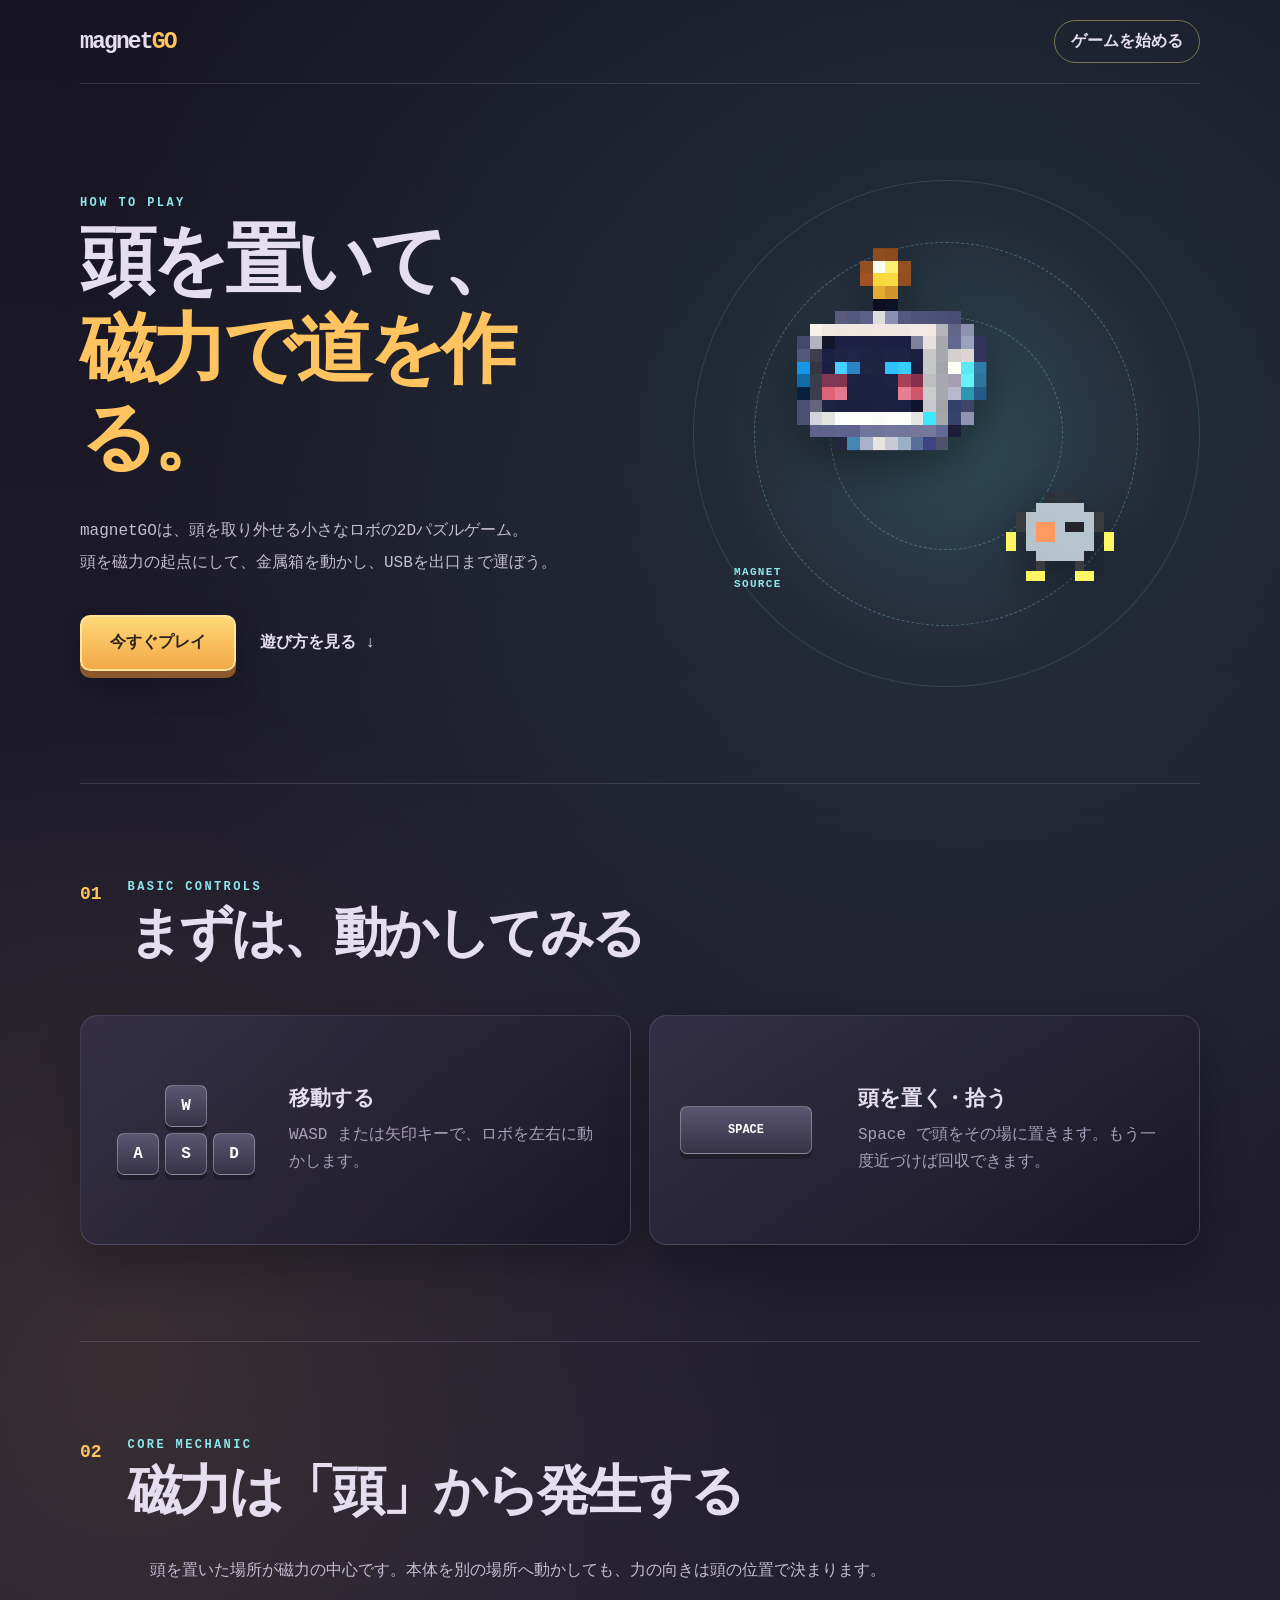
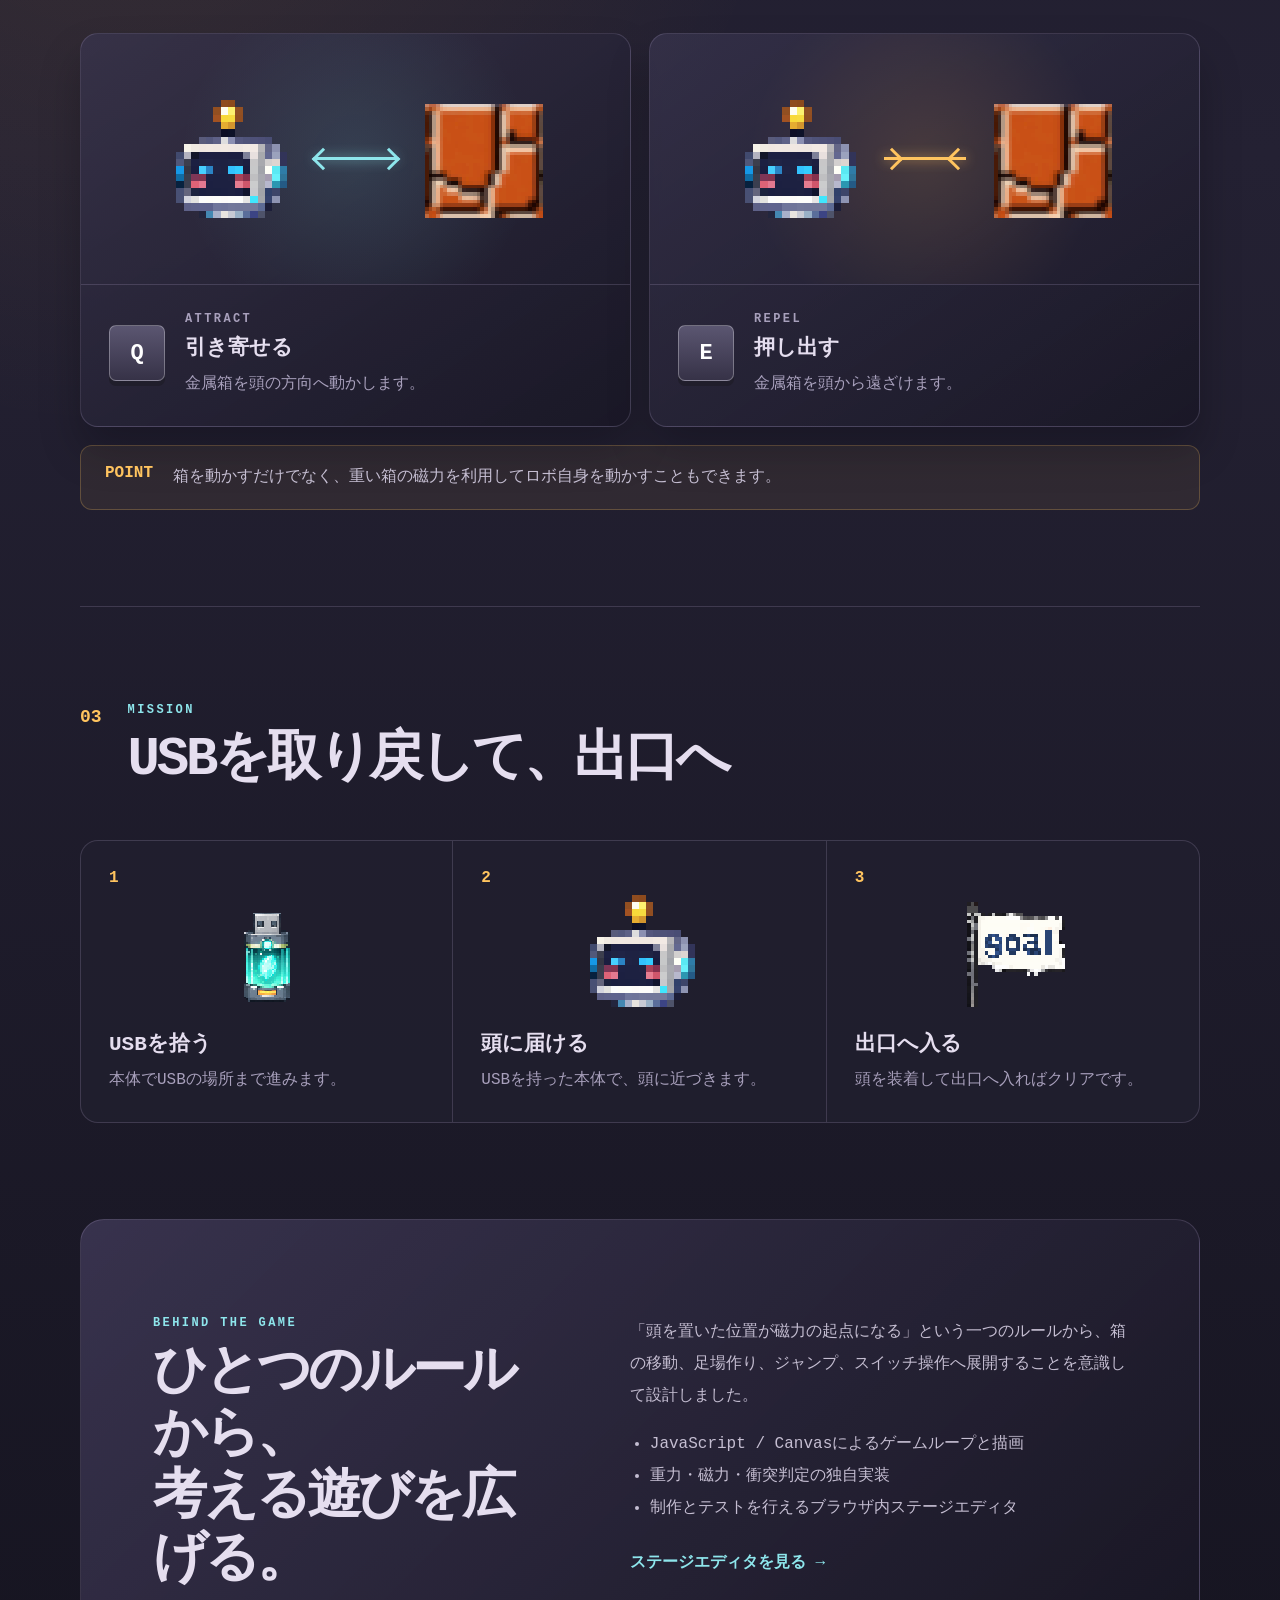
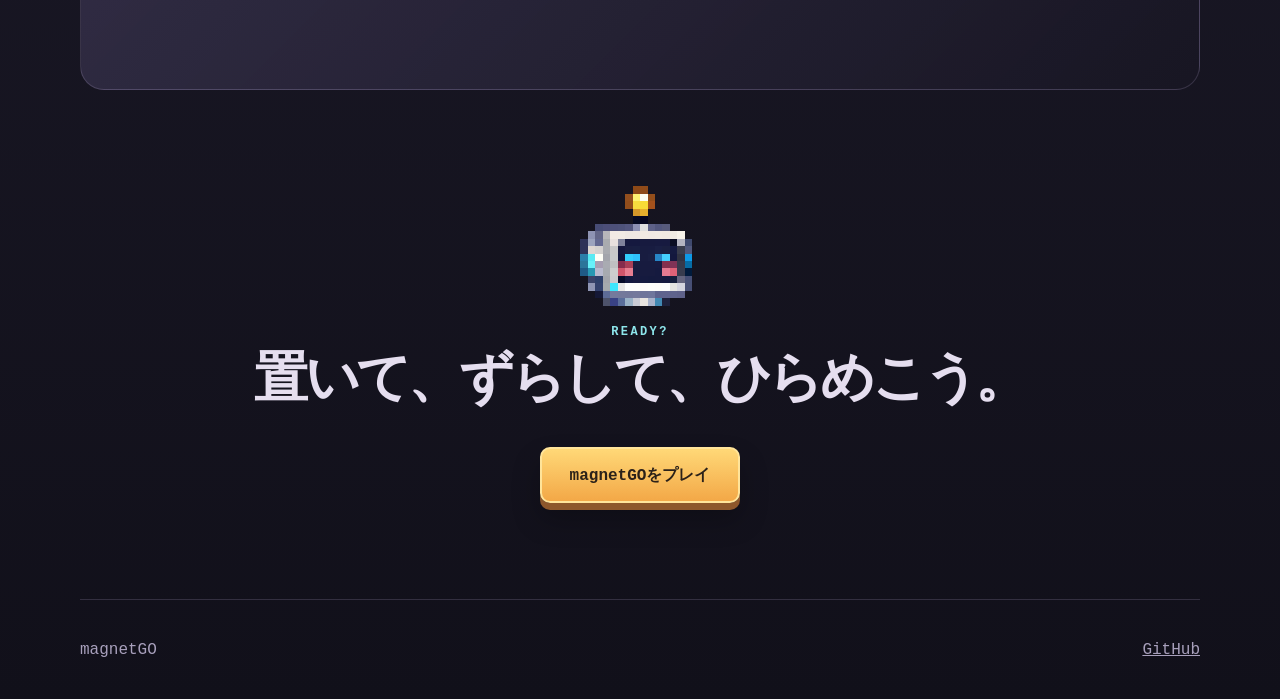
==== tutorial.html @ b3620fa2 "Add magnetGO gameplay guide" ====
<!doctype html>
<html lang="ja">
  <head>
    <meta charset="UTF-8" />
    <meta name="viewport" content="width=device-width, initial-scale=1.0" />
    <meta
      name="description"
      content="頭を置き、磁力で道を作る2Dパズルゲーム magnetGO の遊び方。"
    />
    <title>遊び方 | magnetGO</title>
    <link rel="stylesheet" href="./styles.css" />
  </head>
  <body class="tutorial-page">
    <header class="tutorial-header">
      <a class="tutorial-logo" href="./index.html?mode=play" aria-label="magnetGOをプレイ">
        magnet<span>GO</span>
      </a>
      <a class="tutorial-header-play" href="./index.html?mode=play">ゲームを始める</a>
    </header>

    <main class="tutorial-main">
      <section class="tutorial-hero" aria-labelledby="tutorial-heading">
        <div class="tutorial-hero-copy">
          <p class="tutorial-kicker">How to play</p>
          <h1 id="tutorial-heading">頭を置いて、<br /><em>磁力で道を作る。</em></h1>
          <p class="tutorial-lead">
            magnetGOは、頭を取り外せる小さなロボの2Dパズルゲーム。<br />
            頭を磁力の起点にして、金属箱を動かし、USBを出口まで運ぼう。
          </p>
          <div class="tutorial-hero-actions">
            <a class="tutorial-primary-button" href="./index.html?mode=play">今すぐプレイ</a>
            <a class="tutorial-text-link" href="#basics">遊び方を見る <span aria-hidden="true">↓</span></a>
          </div>
        </div>

        <div class="tutorial-hero-visual" aria-label="ロボの頭と本体を離して使うゲームです">
          <div class="tutorial-orbit tutorial-orbit-one"></div>
          <div class="tutorial-orbit tutorial-orbit-two"></div>
          <img class="tutorial-hero-head" src="./assets/robot-head2.PNG" alt="取り外したロボの頭" />
          <img class="tutorial-hero-body" src="./assets/robot-body3.PNG" alt="頭を外したロボの本体" />
          <span class="tutorial-magnet-label">MAGNET<br />SOURCE</span>
        </div>
      </section>

      <section id="basics" class="tutorial-section" aria-labelledby="basics-heading">
        <div class="tutorial-section-heading">
          <p class="tutorial-step-number">01</p>
          <div>
            <p class="tutorial-kicker">Basic controls</p>
            <h2 id="basics-heading">まずは、動かしてみる</h2>
          </div>
        </div>

        <div class="tutorial-control-grid">
          <article class="tutorial-control-card">
            <div class="tutorial-key-cluster" aria-hidden="true">
              <span></span><kbd>W</kbd><span></span>
              <kbd>A</kbd><kbd>S</kbd><kbd>D</kbd>
            </div>
            <div>
              <h3>移動する</h3>
              <p><kbd>WASD</kbd> または矢印キーで、ロボを左右に動かします。</p>
            </div>
          </article>

          <article class="tutorial-control-card">
            <div class="tutorial-space-key" aria-hidden="true"><kbd>SPACE</kbd></div>
            <div>
              <h3>頭を置く・拾う</h3>
              <p><kbd>Space</kbd> で頭をその場に置きます。もう一度近づけば回収できます。</p>
            </div>
          </article>
        </div>
      </section>

      <section class="tutorial-section tutorial-magnet-section" aria-labelledby="magnet-heading">
        <div class="tutorial-section-heading">
          <p class="tutorial-step-number">02</p>
          <div>
            <p class="tutorial-kicker">Core mechanic</p>
            <h2 id="magnet-heading">磁力は「頭」から発生する</h2>
          </div>
        </div>

        <p class="tutorial-section-intro">
          頭を置いた場所が磁力の中心です。本体を別の場所へ動かしても、力の向きは頭の位置で決まります。
        </p>

        <div class="tutorial-magnet-grid">
          <article class="tutorial-magnet-card tutorial-attract-card">
            <div class="tutorial-magnet-demo">
              <img src="./assets/robot-head2.PNG" alt="ロボの頭" />
              <span class="tutorial-force-arrow tutorial-force-left" aria-hidden="true"></span>
              <img src="./assets/block2.PNG" alt="金属箱" />
            </div>
            <div class="tutorial-magnet-copy">
              <kbd>Q</kbd>
              <div>
                <p class="tutorial-kicker">Attract</p>
                <h3>引き寄せる</h3>
                <p>金属箱を頭の方向へ動かします。</p>
              </div>
            </div>
          </article>

          <article class="tutorial-magnet-card tutorial-repel-card">
            <div class="tutorial-magnet-demo">
              <img src="./assets/robot-head2.PNG" alt="ロボの頭" />
              <span class="tutorial-force-arrow tutorial-force-right" aria-hidden="true"></span>
              <img src="./assets/block2.PNG" alt="金属箱" />
            </div>
            <div class="tutorial-magnet-copy">
              <kbd>E</kbd>
              <div>
                <p class="tutorial-kicker">Repel</p>
                <h3>押し出す</h3>
                <p>金属箱を頭から遠ざけます。</p>
              </div>
            </div>
          </article>
        </div>

        <aside class="tutorial-tip">
          <strong>POINT</strong>
          <p>箱を動かすだけでなく、重い箱の磁力を利用してロボ自身を動かすこともできます。</p>
        </aside>
      </section>

      <section class="tutorial-section" aria-labelledby="goal-heading">
        <div class="tutorial-section-heading">
          <p class="tutorial-step-number">03</p>
          <div>
            <p class="tutorial-kicker">Mission</p>
            <h2 id="goal-heading">USBを取り戻して、出口へ</h2>
          </div>
        </div>

        <ol class="tutorial-mission-list">
          <li>
            <span class="tutorial-mission-index">1</span>
            <img src="./assets/usb.PNG" alt="USB" />
            <div><h3>USBを拾う</h3><p>本体でUSBの場所まで進みます。</p></div>
          </li>
          <li>
            <span class="tutorial-mission-index">2</span>
            <img src="./assets/robot-head2.PNG" alt="ロボの頭" />
            <div><h3>頭に届ける</h3><p>USBを持った本体で、頭に近づきます。</p></div>
          </li>
          <li>
            <span class="tutorial-mission-index">3</span>
            <img src="./assets/Goal.PNG" alt="出口" />
            <div><h3>出口へ入る</h3><p>頭を装着して出口へ入ればクリアです。</p></div>
          </li>
        </ol>
      </section>

      <section class="tutorial-portfolio" aria-labelledby="design-heading">
        <div>
          <p class="tutorial-kicker">Behind the game</p>
          <h2 id="design-heading">ひとつのルールから、<br />考える遊びを広げる。</h2>
        </div>
        <div class="tutorial-portfolio-copy">
          <p>
            「頭を置いた位置が磁力の起点になる」という一つのルールから、箱の移動、足場作り、ジャンプ、スイッチ操作へ展開することを意識して設計しました。
          </p>
          <ul>
            <li>JavaScript / Canvasによるゲームループと描画</li>
            <li>重力・磁力・衝突判定の独自実装</li>
            <li>制作とテストを行えるブラウザ内ステージエディタ</li>
          </ul>
          <a class="tutorial-editor-link" href="./index.html?mode=edit">ステージエディタを見る →</a>
        </div>
      </section>

      <section class="tutorial-final-cta" aria-labelledby="play-heading">
        <img src="./assets/robot-head2-right.PNG" alt="" />
        <p class="tutorial-kicker">Ready?</p>
        <h2 id="play-heading">置いて、ずらして、ひらめこう。</h2>
        <a class="tutorial-primary-button" href="./index.html?mode=play">magnetGOをプレイ</a>
      </section>
    </main>

    <footer class="tutorial-footer">
      <p>magnetGO</p>
      <a href="https://github.com/zumi1729/magnetGo">GitHub</a>
    </footer>
  </body>
</html>
---- styles.css ----
:root {
  --bg-top: #1d1b2b;
  --bg-mid: #282538;
  --bg-bottom: #141320;
  --panel: rgba(34, 32, 48, 0.94);
  --panel-strong: rgba(43, 40, 60, 0.98);
  --panel-soft: rgba(57, 53, 79, 0.76);
  --ink: #e5deef;
  --muted: #a8a0bc;
  --line: rgba(203, 189, 234, 0.18);
  --accent: #9a8bd4;
  --accent-strong: #c7b7ff;
  --accent-soft: #77679f;
  --warning: #c38ea0;
  --gold: #d2c39a;
  --shadow: rgba(4, 4, 10, 0.44);
}

* {
  box-sizing: border-box;
}

body {
  margin: 0;
  min-height: 100vh;
  font-family: "Iosevka", "IBM Plex Mono", "MS Gothic", monospace;
  color: var(--ink);
  background:
    radial-gradient(circle at 18% 20%, rgba(105, 93, 150, 0.24) 0 12%, transparent 13%),
    radial-gradient(circle at 83% 16%, rgba(154, 139, 212, 0.14) 0 10%, transparent 11%),
    radial-gradient(circle at 50% 88%, rgba(96, 84, 132, 0.16) 0 18%, transparent 19%),
    linear-gradient(180deg, var(--bg-top) 0%, var(--bg-mid) 48%, var(--bg-bottom) 100%);
  position: relative;
}

body::before {
  content: "";
  position: fixed;
  inset: 0;
  pointer-events: none;
  opacity: 0.32;
  background:
    repeating-linear-gradient(
      0deg,
      rgba(255, 255, 255, 0.03) 0 2px,
      transparent 2px 7px
    ),
    repeating-linear-gradient(
      90deg,
      rgba(255, 255, 255, 0.015) 0 2px,
      transparent 2px 9px
    );
}

.layout {
  width: min(1500px, calc(100vw - 24px));
  margin: 18px auto;
  display: grid;
  grid-template-columns: minmax(0, 1fr);
  gap: 14px;
}

.top-nav {
  width: min(1500px, calc(100vw - 24px));
  margin: 18px auto 0;
  display: flex;
  justify-content: center;
  position: relative;
  z-index: 1;
}

.top-nav-button {
  appearance: none;
  border: 2px solid rgba(255, 246, 204, 0.72);
  border-radius: 999px;
  background:
    radial-gradient(circle at 24% 20%, rgba(255, 255, 255, 0.72) 0 8%, transparent 9%),
    linear-gradient(180deg, #ffe58a 0%, #ffb84a 58%, #f08b42 100%);
  color: #33221a;
  padding: 16px 34px;
  font: 700 18px/1 "Iosevka", "IBM Plex Mono", "MS Gothic", monospace;
  text-decoration: none;
  text-transform: uppercase;
  letter-spacing: 0.12em;
  text-shadow: 0 1px 0 rgba(255, 255, 255, 0.42);
  box-shadow:
    inset 0 2px 0 rgba(255, 255, 255, 0.42),
    inset 0 -5px 0 rgba(142, 76, 29, 0.26),
    0 10px 0 rgba(89, 54, 28, 0.5),
    0 18px 28px rgba(7, 7, 12, 0.26);
  transition:
    transform 120ms ease,
    background 120ms ease,
    box-shadow 120ms ease;
}

.top-nav-button:hover {
  transform: translateY(-3px) rotate(-1deg);
  background:
    radial-gradient(circle at 24% 20%, rgba(255, 255, 255, 0.78) 0 8%, transparent 9%),
    linear-gradient(180deg, #fff09e 0%, #ffc95c 58%, #f69a4b 100%);
  box-shadow:
    inset 0 2px 0 rgba(255, 255, 255, 0.46),
    inset 0 -5px 0 rgba(142, 76, 29, 0.22),
    0 13px 0 rgba(89, 54, 28, 0.5),
    0 24px 34px rgba(7, 7, 12, 0.3);
}

.top-nav-button:active {
  transform: translateY(5px);
  box-shadow:
    inset 0 2px 0 rgba(255, 255, 255, 0.34),
    inset 0 -3px 0 rgba(142, 76, 29, 0.22),
    0 4px 0 rgba(89, 54, 28, 0.5),
    0 12px 20px rgba(7, 7, 12, 0.24);
}

.layout.is-edit {
  grid-template-columns: minmax(0, 1.4fr) minmax(320px, 0.86fr);
  align-items: start;
}

.panel {
  background: var(--panel);
  border: 1px solid var(--line);
  border-radius: 12px;
  box-shadow:
    0 26px 50px var(--shadow),
    inset 0 1px 0 rgba(255, 255, 255, 0.05),
    inset 0 0 0 2px rgba(12, 11, 20, 0.34);
}

.panel-game {
  padding: 18px 18px 20px;
  background:
    linear-gradient(180deg, rgba(47, 43, 68, 0.98) 0%, rgba(27, 25, 41, 0.98) 100%);
}

.panel-side {
  padding: 24px 22px;
  display: grid;
  grid-template-columns: repeat(auto-fit, minmax(220px, 1fr));
  gap: 14px;
  align-content: start;
  background:
    linear-gradient(180deg, var(--panel-strong) 0%, rgba(30, 27, 45, 0.98) 100%);
}

.layout.is-edit .panel-side {
  grid-template-columns: 1fr;
}

.player-only {
  display: none;
}

body.view-play .player-only {
  display: block;
}

body.view-play .edit-only {
  display: none !important;
}

body.view-play .layout {
  width: min(1200px, calc(100vw - 24px));
  min-height: calc(100vh - 72px);
  margin: 0 auto;
  display: grid;
  place-items: center;
}

body.view-play .top-nav {
  width: min(1200px, calc(100vw - 24px));
  margin-top: 12px;
}

.tutorial-page {
  min-height: 100vh;
  background:
    radial-gradient(circle at 75% 10%, rgba(116, 216, 224, 0.12), transparent 24%),
    radial-gradient(circle at 10% 35%, rgba(255, 184, 74, 0.1), transparent 24%),
    linear-gradient(180deg, #171522 0%, #242133 45%, #11101a 100%);
}

.tutorial-page::before {
  opacity: 0.2;
}

.tutorial-header,
.tutorial-main,
.tutorial-footer {
  width: min(1120px, calc(100vw - 36px));
  margin-inline: auto;
  position: relative;
  z-index: 1;
}

.tutorial-header {
  min-height: 84px;
  display: flex;
  align-items: center;
  justify-content: space-between;
  border-bottom: 1px solid var(--line);
}

.tutorial-logo {
  color: var(--ink);
  font-size: 23px;
  font-weight: 800;
  letter-spacing: -0.08em;
  text-decoration: none;
}

.tutorial-logo span {
  color: #ffc45f;
}

.tutorial-header-play,
.tutorial-editor-link,
.tutorial-text-link {
  color: var(--ink);
  font-weight: 700;
  text-decoration: none;
}

.tutorial-header-play {
  padding: 10px 16px;
  border: 1px solid rgba(255, 229, 138, 0.42);
  border-radius: 999px;
}

.tutorial-header-play:hover,
.tutorial-text-link:hover,
.tutorial-editor-link:hover {
  color: #ffc45f;
}

.tutorial-main section {
  padding: 96px 0;
  border: 0;
  border-radius: 0;
  background: none;
}

.tutorial-hero {
  min-height: 680px;
  display: grid;
  grid-template-columns: 1.05fr 0.95fr;
  align-items: center;
  gap: 52px;
}

.tutorial-kicker {
  margin: 0 0 12px;
  color: #8ee6ec;
  font-size: 12px;
  font-weight: 800;
  letter-spacing: 0.2em;
  text-transform: uppercase;
}

.tutorial-hero h1,
.tutorial-section h2,
.tutorial-portfolio h2,
.tutorial-final-cta h2 {
  margin: 0;
  line-height: 1.16;
  letter-spacing: -0.06em;
}

.tutorial-hero h1 {
  font-size: clamp(44px, 6vw, 76px);
}

.tutorial-hero h1 em {
  color: #ffc45f;
  font-style: normal;
}

.tutorial-lead,
.tutorial-section-intro,
.tutorial-portfolio-copy > p {
  color: #c5bed2;
  line-height: 2;
}

.tutorial-lead {
  margin: 28px 0 0;
  font-size: 16px;
}

.tutorial-hero-actions {
  margin-top: 36px;
  display: flex;
  align-items: center;
  gap: 24px;
}

.tutorial-primary-button {
  display: inline-flex;
  min-height: 56px;
  align-items: center;
  justify-content: center;
  padding: 0 28px;
  border: 2px solid #ffe49a;
  border-radius: 10px;
  background: linear-gradient(180deg, #ffd877, #f3a847);
  color: #2b2119;
  font-weight: 900;
  text-decoration: none;
  box-shadow: 0 7px 0 #8d572b, 0 16px 28px rgba(0, 0, 0, 0.25);
  transition: transform 120ms ease, box-shadow 120ms ease;
}

.tutorial-primary-button:hover {
  transform: translateY(-2px);
  box-shadow: 0 9px 0 #8d572b, 0 20px 32px rgba(0, 0, 0, 0.28);
}

.tutorial-hero-visual {
  aspect-ratio: 1;
  position: relative;
  display: grid;
  place-items: center;
  border: 1px solid rgba(142, 230, 236, 0.15);
  border-radius: 50%;
  background: radial-gradient(circle, rgba(93, 194, 203, 0.2), transparent 65%);
}

.tutorial-hero-visual img,
.tutorial-magnet-demo img,
.tutorial-mission-list img,
.tutorial-final-cta img {
  image-rendering: pixelated;
}

.tutorial-hero-head {
  width: 40%;
  transform: translate(-30%, -42%);
  filter: drop-shadow(0 18px 24px rgba(0, 0, 0, 0.4));
}

.tutorial-hero-body {
  width: 31%;
  position: absolute;
  right: 13%;
  bottom: 17%;
  filter: drop-shadow(0 14px 20px rgba(0, 0, 0, 0.36));
}

.tutorial-orbit {
  position: absolute;
  border: 1px dashed rgba(142, 230, 236, 0.32);
  border-radius: 50%;
}

.tutorial-orbit-one { inset: 12%; }
.tutorial-orbit-two { inset: 27%; }

.tutorial-magnet-label {
  position: absolute;
  left: 8%;
  bottom: 19%;
  color: #8ee6ec;
  font-size: 11px;
  font-weight: 800;
  letter-spacing: 0.12em;
}

.tutorial-section {
  border-top: 1px solid var(--line) !important;
}

.tutorial-section-heading {
  display: flex;
  align-items: flex-start;
  gap: 26px;
}

.tutorial-step-number {
  margin: 4px 0 0;
  color: #ffc45f;
  font-size: 18px;
  font-weight: 900;
}

.tutorial-section h2,
.tutorial-portfolio h2,
.tutorial-final-cta h2 {
  font-size: clamp(32px, 4.6vw, 54px);
}

.tutorial-control-grid,
.tutorial-magnet-grid {
  margin-top: 46px;
  display: grid;
  grid-template-columns: repeat(2, minmax(0, 1fr));
  gap: 18px;
}

.tutorial-control-card,
.tutorial-magnet-card {
  border: 1px solid var(--line);
  border-radius: 18px;
  background: linear-gradient(145deg, rgba(57, 53, 79, 0.72), rgba(25, 23, 37, 0.88));
  box-shadow: 0 24px 42px rgba(5, 5, 10, 0.24);
}

.tutorial-control-card {
  min-height: 230px;
  padding: 30px;
  display: grid;
  grid-template-columns: 150px 1fr;
  align-items: center;
  gap: 28px;
}

.tutorial-control-card h3,
.tutorial-magnet-card h3,
.tutorial-mission-list h3 {
  margin: 0 0 10px;
  font-size: 21px;
}

.tutorial-control-card p,
.tutorial-magnet-card p,
.tutorial-mission-list p {
  margin: 0;
  color: var(--muted);
  line-height: 1.7;
}

kbd {
  font-family: inherit;
}

.tutorial-key-cluster {
  display: grid;
  grid-template-columns: repeat(3, 42px);
  gap: 6px;
  justify-content: center;
}

.tutorial-key-cluster kbd,
.tutorial-space-key kbd,
.tutorial-magnet-copy > kbd {
  display: grid;
  place-items: center;
  border: 1px solid rgba(255, 255, 255, 0.3);
  border-radius: 7px;
  background: linear-gradient(180deg, #5b5671, #363247);
  color: white;
  font-weight: 900;
  box-shadow: 0 5px 0 #201e2b;
}

.tutorial-key-cluster kbd { height: 42px; }
.tutorial-space-key kbd { width: 132px; height: 48px; font-size: 12px; }

.tutorial-section-intro {
  max-width: 760px;
  margin: 28px 0 0 70px;
}

.tutorial-magnet-card {
  overflow: hidden;
}

.tutorial-magnet-demo {
  min-height: 250px;
  padding: 36px;
  display: flex;
  align-items: center;
  justify-content: center;
  gap: 28px;
  background: radial-gradient(circle, rgba(125, 225, 232, 0.13), transparent 58%);
}

.tutorial-repel-card .tutorial-magnet-demo {
  background: radial-gradient(circle, rgba(255, 177, 83, 0.14), transparent 58%);
}

.tutorial-magnet-demo img {
  width: 118px;
  height: 118px;
  object-fit: contain;
}

.tutorial-force-arrow {
  width: 82px;
  height: 3px;
  position: relative;
  background: #8ee6ec;
  box-shadow: 0 0 12px rgba(142, 230, 236, 0.8);
}

.tutorial-force-arrow::before,
.tutorial-force-arrow::after {
  content: "";
  position: absolute;
  top: -6px;
  width: 13px;
  height: 13px;
  border-top: 3px solid currentColor;
  border-right: 3px solid currentColor;
}

.tutorial-force-left { color: #8ee6ec; }
.tutorial-force-left::before { left: 0; transform: rotate(-135deg); }
.tutorial-force-left::after { right: 0; transform: rotate(45deg); }
.tutorial-force-right { color: #ffc45f; background: #ffc45f; box-shadow: 0 0 12px rgba(255, 196, 95, 0.8); }
.tutorial-force-right::before { left: 0; transform: rotate(45deg); }
.tutorial-force-right::after { right: 0; transform: rotate(-135deg); }

.tutorial-magnet-copy {
  padding: 24px 28px 28px;
  display: grid;
  grid-template-columns: 58px 1fr;
  align-items: center;
  gap: 18px;
  border-top: 1px solid var(--line);
}

.tutorial-magnet-copy > kbd {
  width: 56px;
  height: 56px;
  font-size: 22px;
}

.tutorial-magnet-copy .tutorial-kicker { margin-bottom: 4px; }

.tutorial-tip {
  margin-top: 18px;
  padding: 18px 24px;
  display: flex;
  gap: 20px;
  border: 1px solid rgba(255, 196, 95, 0.24);
  border-radius: 12px;
  background: rgba(255, 196, 95, 0.07);
}

.tutorial-tip strong { color: #ffc45f; }
.tutorial-tip p { margin: 0; color: #c5bed2; line-height: 1.7; }

.tutorial-mission-list {
  margin: 48px 0 0;
  padding: 0;
  display: grid;
  grid-template-columns: repeat(3, 1fr);
  list-style: none;
}

.tutorial-mission-list li {
  min-width: 0;
  padding: 28px;
  position: relative;
  border: 1px solid var(--line);
  background: rgba(34, 32, 48, 0.72);
}

.tutorial-mission-list li:first-child { border-radius: 18px 0 0 18px; }
.tutorial-mission-list li:last-child { border-radius: 0 18px 18px 0; }
.tutorial-mission-list li + li { border-left: 0; }

.tutorial-mission-list img {
  width: 112px;
  height: 112px;
  display: block;
  margin: 8px auto 22px;
  object-fit: contain;
}

.tutorial-mission-index {
  color: #ffc45f;
  font-weight: 900;
}

.tutorial-portfolio {
  padding-inline: clamp(28px, 6vw, 72px) !important;
  display: grid;
  grid-template-columns: 0.9fr 1.1fr;
  gap: 70px;
  border: 1px solid var(--line) !important;
  border-radius: 24px !important;
  background:
    linear-gradient(135deg, rgba(70, 63, 96, 0.68), rgba(24, 22, 35, 0.9)) !important;
}

.tutorial-portfolio-copy > p { margin-top: 0; }
.tutorial-portfolio-copy ul { padding-left: 20px; color: #c5bed2; line-height: 2; }
.tutorial-editor-link { display: inline-block; margin-top: 12px; color: #8ee6ec; }

.tutorial-final-cta {
  text-align: center;
}

.tutorial-final-cta img {
  width: 120px;
  margin-bottom: 14px;
}

.tutorial-final-cta h2 { margin-bottom: 34px; }

.tutorial-footer {
  min-height: 100px;
  display: flex;
  align-items: center;
  justify-content: space-between;
  border-top: 1px solid var(--line);
  color: var(--muted);
}

.tutorial-footer a { color: var(--muted); }

@media (max-width: 800px) {
  .tutorial-main section { padding: 72px 0; }
  .tutorial-hero { min-height: auto; grid-template-columns: 1fr; gap: 22px; }
  .tutorial-hero-visual { width: min(480px, 100%); margin: 0 auto; }
  .tutorial-control-grid,
  .tutorial-magnet-grid,
  .tutorial-portfolio { grid-template-columns: 1fr; }
  .tutorial-control-card { grid-template-columns: 130px 1fr; }
  .tutorial-portfolio { gap: 34px; }
  .tutorial-mission-list { grid-template-columns: 1fr; }
  .tutorial-mission-list li:first-child { border-radius: 18px 18px 0 0; }
  .tutorial-mission-list li:last-child { border-radius: 0 0 18px 18px; }
  .tutorial-mission-list li + li { border-top: 0; border-left: 1px solid var(--line); }
}

@media (max-width: 520px) {
  .tutorial-header,
  .tutorial-main,
  .tutorial-footer { width: min(100% - 24px, 1120px); }
  .tutorial-header-play { font-size: 12px; }
  .tutorial-hero h1 { font-size: 39px; }
  .tutorial-lead br { display: none; }
  .tutorial-hero-actions { align-items: stretch; flex-direction: column; }
  .tutorial-text-link { text-align: center; }
  .tutorial-control-card { padding: 26px 20px; grid-template-columns: 1fr; text-align: center; }
  .tutorial-space-key { display: grid; place-items: center; }
  .tutorial-section-intro { margin-left: 0; }
  .tutorial-magnet-demo { min-height: 210px; padding: 22px 14px; gap: 16px; }
  .tutorial-magnet-demo img { width: 86px; height: 86px; }
  .tutorial-force-arrow { width: 48px; }
  .tutorial-tip { align-items: flex-start; flex-direction: column; gap: 8px; }
  .tutorial-portfolio { padding: 48px 24px !important; }
}

body.view-play .panel-side {
  display: none;
}

body.view-play .layout.is-edit {
  grid-template-columns: 1fr;
}

body.view-play .player-layout,
body.view-play .layout {
  grid-template-columns: 1fr;
}

body.view-play .panel-game {
  width: min(100%, 1080px);
  padding: 18px;
}

body.view-play .player-stage-meta {
  margin-bottom: 10px;
}

body.view-play .player-stage-meta .eyebrow {
  margin-bottom: 4px;
}

body.view-play .player-stage-meta h2 {
  margin: 0;
}

body.view-play .panel-head {
  margin-bottom: 10px;
}

body.view-play .player-panel-head,
body.view-play .panel-head {
  justify-content: flex-end;
}

body.view-play .game-shell {
  grid-template-columns: 1fr;
  justify-items: center;
}

body.view-play .game-canvas-wrap {
  width: 100%;
  display: grid;
  place-items: center;
}

body.view-play #gameCanvas {
  width: min(100%, 960px);
}

body.view-play .player-info {
  display: grid;
  grid-template-columns: repeat(2, minmax(0, 1fr));
  gap: 18px;
  width: min(100%, 960px);
  margin: 18px auto 0;
}

body.view-play .player-info-block {
  padding-top: 14px;
  border-top: 1px solid var(--line);
}

body.view-play .player-info-block h2 {
  margin: 0;
}

body.view-play .player-controls {
  list-style: none;
  padding: 0;
  margin: 0;
  display: grid;
  gap: 8px;
}

body.view-play .player-controls li {
  display: flex;
  justify-content: space-between;
  gap: 12px;
  font-size: 14px;
}

@media (max-width: 720px) {
  body.view-play .player-info {
    grid-template-columns: 1fr;
  }
}

.panel-head {
  display: flex;
  justify-content: space-between;
  align-items: start;
  margin-bottom: 16px;
}

.head-actions {
  display: flex;
  gap: 10px;
}

.eyebrow {
  margin: 0 0 6px;
  font-size: 11px;
  letter-spacing: 0.28em;
  text-transform: uppercase;
  color: var(--muted);
}

h1,
h2,
p {
  margin: 0;
}

h1 {
  font-size: clamp(28px, 4vw, 40px);
  letter-spacing: 0.02em;
  line-height: 1;
  text-transform: uppercase;
}

h2 {
  font-size: 22px;
  margin-bottom: 8px;
  line-height: 1.2;
}

#gameCanvas {
  display: block;
  width: min(100%, calc(100vw - 40px));
  height: auto;
  border-radius: 8px;
  border: 1px solid rgba(226, 219, 248, 0.14);
  background: linear-gradient(180deg, rgba(31, 29, 45, 0.94), rgba(19, 18, 29, 0.98));
  box-shadow:
    inset 0 1px 0 rgba(255, 255, 255, 0.08),
    inset 0 0 0 3px rgba(10, 10, 17, 0.45),
    0 22px 34px rgba(4, 4, 10, 0.34);
  image-rendering: pixelated;
  image-rendering: crisp-edges;
}

.game-shell {
  display: grid;
  grid-template-columns: minmax(0, 1fr) auto;
  gap: 14px;
  align-items: start;
}

.game-canvas-wrap {
  position: relative;
  width: fit-content;
  max-width: 100%;
}

.clear-overlay {
  position: absolute;
  inset: 0;
  display: none;
  align-items: center;
  justify-content: center;
  padding: 24px;
  background: rgba(10, 10, 18, 0.28);
}

.clear-overlay.is-visible {
  display: flex;
}

.clear-card {
  min-width: min(320px, 100%);
  padding: 22px 20px;
  border: 1px solid rgba(226, 214, 255, 0.16);
  border-radius: 10px;
  background: linear-gradient(180deg, rgba(57, 50, 86, 0.96), rgba(32, 28, 51, 0.98));
  box-shadow:
    0 18px 36px rgba(4, 4, 10, 0.4),
    inset 0 1px 0 rgba(255, 255, 255, 0.08);
  text-align: center;
}

.clear-card h2 {
  margin-bottom: 14px;
  font-size: clamp(28px, 4vw, 40px);
}

.play-side-actions {
  display: none;
  align-self: start;
  gap: 10px;
}

.play-side-actions.is-visible {
  display: grid;
}

.reset-button,
.stage-button,
.next-stage-button,
.mode-button,
.palette-button {
  appearance: none;
  border: 1px solid rgba(214, 202, 244, 0.14);
  border-radius: 8px;
  background: linear-gradient(180deg, rgba(72, 65, 100, 0.98), rgba(45, 40, 65, 0.98));
  color: var(--ink);
  padding: 10px 15px;
  font: inherit;
  cursor: pointer;
  transition:
    transform 120ms ease,
    background 120ms ease,
    box-shadow 120ms ease;
  box-shadow:
    inset 0 1px 0 rgba(255, 255, 255, 0.08),
    inset 0 -2px 0 rgba(8, 8, 14, 0.42),
    0 8px 14px rgba(7, 7, 12, 0.18);
}

.reset-button:hover,
.stage-button:hover,
.next-stage-button:hover,
.mode-button:hover,
.palette-button:hover {
  transform: translateY(-1px);
  background: linear-gradient(180deg, rgba(83, 75, 116, 1), rgba(50, 45, 72, 1));
}

.reset-button {
  background: linear-gradient(180deg, #8a7aca 0%, #65559d 100%);
  color: #f6f1ff;
}

.reset-button-secondary {
  background: linear-gradient(180deg, rgba(77, 70, 105, 0.98), rgba(49, 44, 70, 0.98));
  color: var(--ink);
}

.player-link {
  text-decoration: none;
  display: inline-flex;
  align-items: center;
  justify-content: center;
}

.controls {
  padding: 0;
  margin: 0;
  list-style: none;
  display: grid;
  gap: 10px;
}

.controls li {
  display: flex;
  justify-content: space-between;
  gap: 12px;
  font-size: 14px;
  padding: 6px 0;
  border-bottom: 1px dashed rgba(214, 202, 244, 0.12);
}

.controls span {
  color: var(--muted);
}

.stage-buttons,
.mode-buttons,
.palette-buttons {
  display: flex;
  flex-wrap: wrap;
  gap: 10px;
}

.size-controls {
  display: grid;
  grid-template-columns: repeat(2, minmax(0, 1fr));
  gap: 10px;
  margin-bottom: 10px;
}

.size-field {
  display: grid;
  gap: 6px;
  font-size: 12px;
  color: var(--muted);
  text-transform: uppercase;
  letter-spacing: 0.08em;
}

.size-field input {
  width: 100%;
  appearance: textfield;
  border: 1px solid rgba(214, 202, 244, 0.14);
  border-radius: 8px;
  background: rgba(24, 22, 37, 0.98);
  color: var(--ink);
  padding: 10px 12px;
  font: inherit;
}

.stage-button.is-active,
.mode-button.is-active,
.palette-button.is-active {
  background: linear-gradient(180deg, #c6b7ff 0%, #9b8ad8 100%);
  color: #1b1730;
  border-color: rgba(237, 232, 255, 0.42);
}

.palette-button {
  min-width: 84px;
}

.next-stage-button[disabled] {
  opacity: 0.42;
  cursor: default;
  transform: none;
}

.status-card,
.goal-text,
.hint-text {
  font-size: 15px;
  line-height: 1.55;
}

.goal-text,
.hint-text {
  color: var(--ink);
}

.status-card {
  padding: 14px 16px;
  border-radius: 8px;
  background:
    linear-gradient(180deg, rgba(54, 49, 77, 0.95) 0%, rgba(39, 36, 57, 0.96) 100%);
  border: 1px solid rgba(214, 202, 244, 0.14);
}

.export-output {
  width: 100%;
  min-height: 188px;
  margin-top: 10px;
  border: 1px solid rgba(214, 202, 244, 0.14);
  border-radius: 8px;
  padding: 14px;
  background: rgba(24, 22, 37, 0.98);
  color: #d7d0e8;
  font: 13px/1.6 "Iosevka", "SFMono-Regular", Consolas, monospace;
  resize: vertical;
}

section {
  padding: 14px;
  border: 1px solid rgba(214, 202, 244, 0.08);
  border-radius: 8px;
  background:
    linear-gradient(180deg, rgba(58, 53, 81, 0.18) 0%, rgba(27, 25, 41, 0.08) 100%);
}

.panel-side section:last-child {
  grid-column: 1 / -1;
}

.goal-text,
.hint-text,
.status-card p {
  color: #e6dff2;
}

.status-card p + p {
  margin-top: 6px;
}

@media (max-width: 920px) {
  .layout.is-edit {
    grid-template-columns: 1fr;
  }

  .panel-head {
    flex-direction: column;
    gap: 14px;
  }

  .head-actions {
    flex-wrap: wrap;
  }

  .panel-side {
    grid-template-columns: 1fr;
  }

  .game-shell {
    grid-template-columns: 1fr;
  }

  .play-side-actions.is-visible {
    grid-template-columns: 1fr;
  }
}
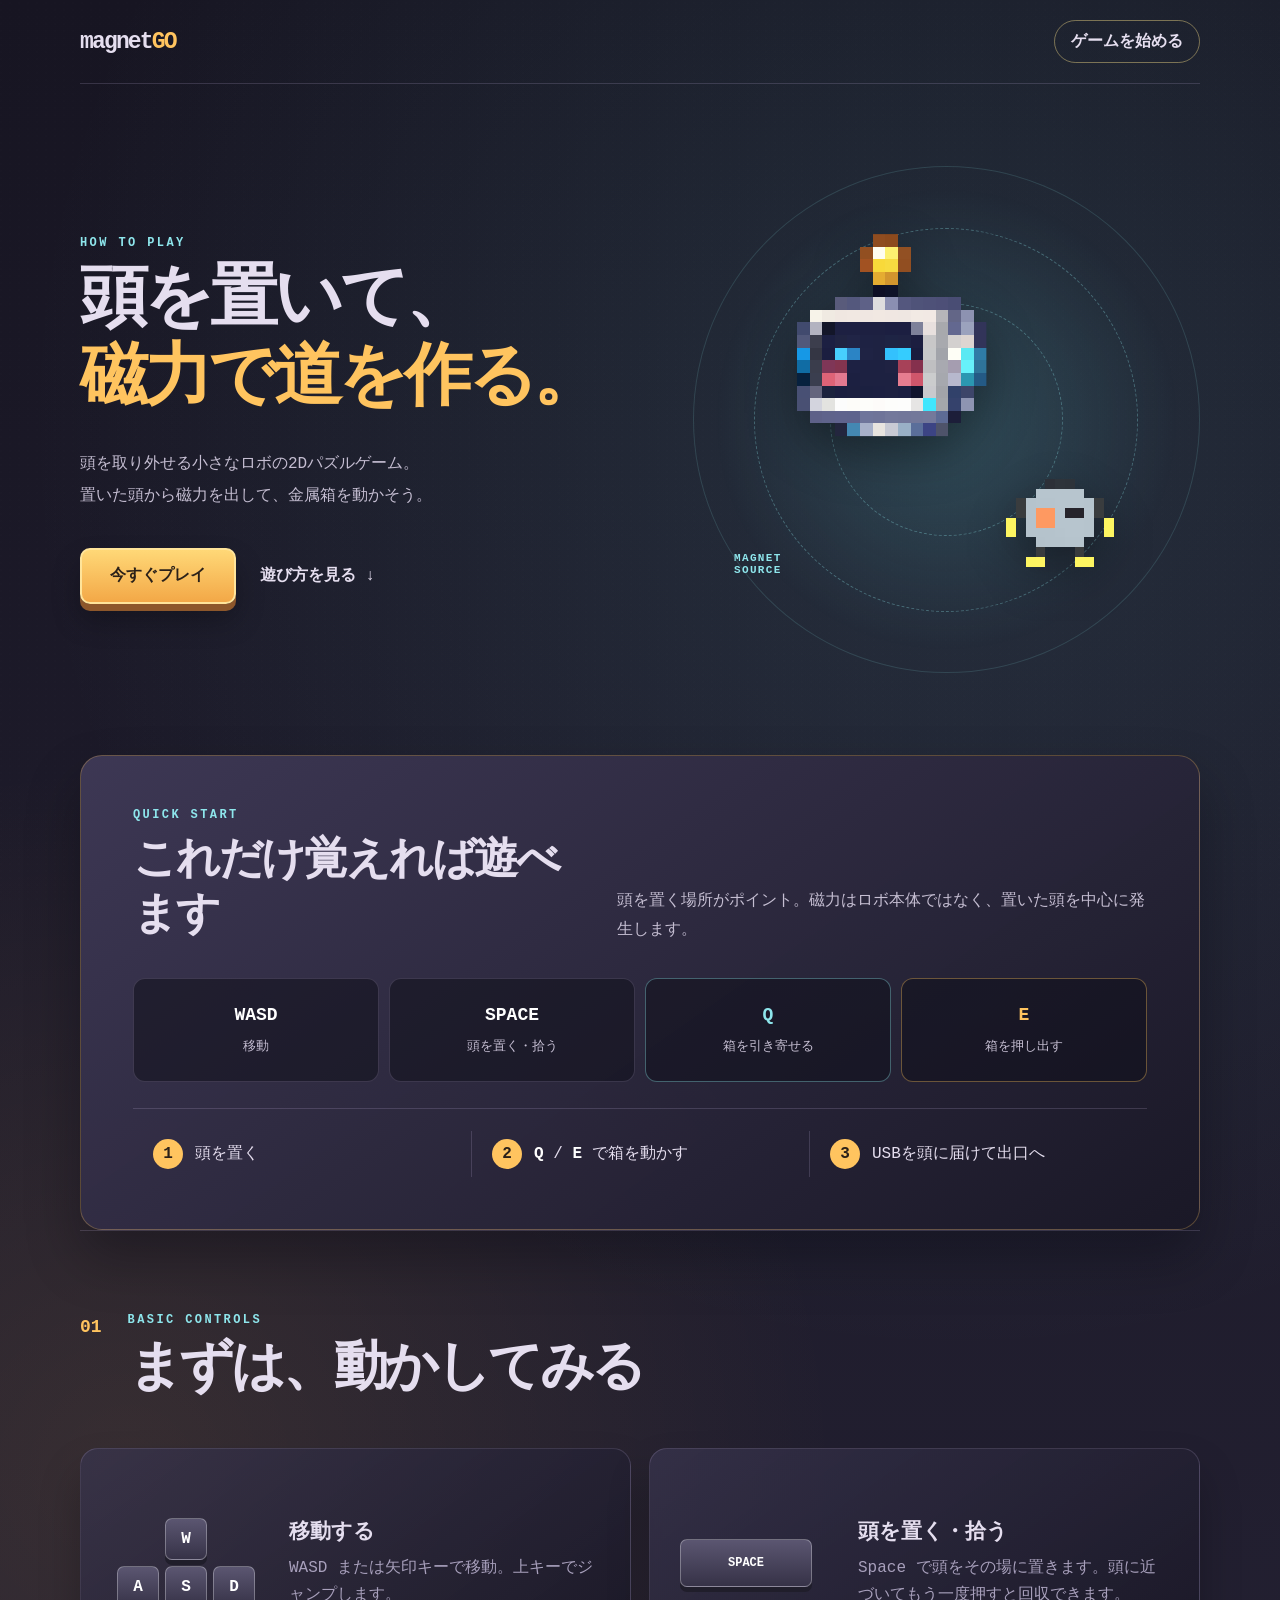
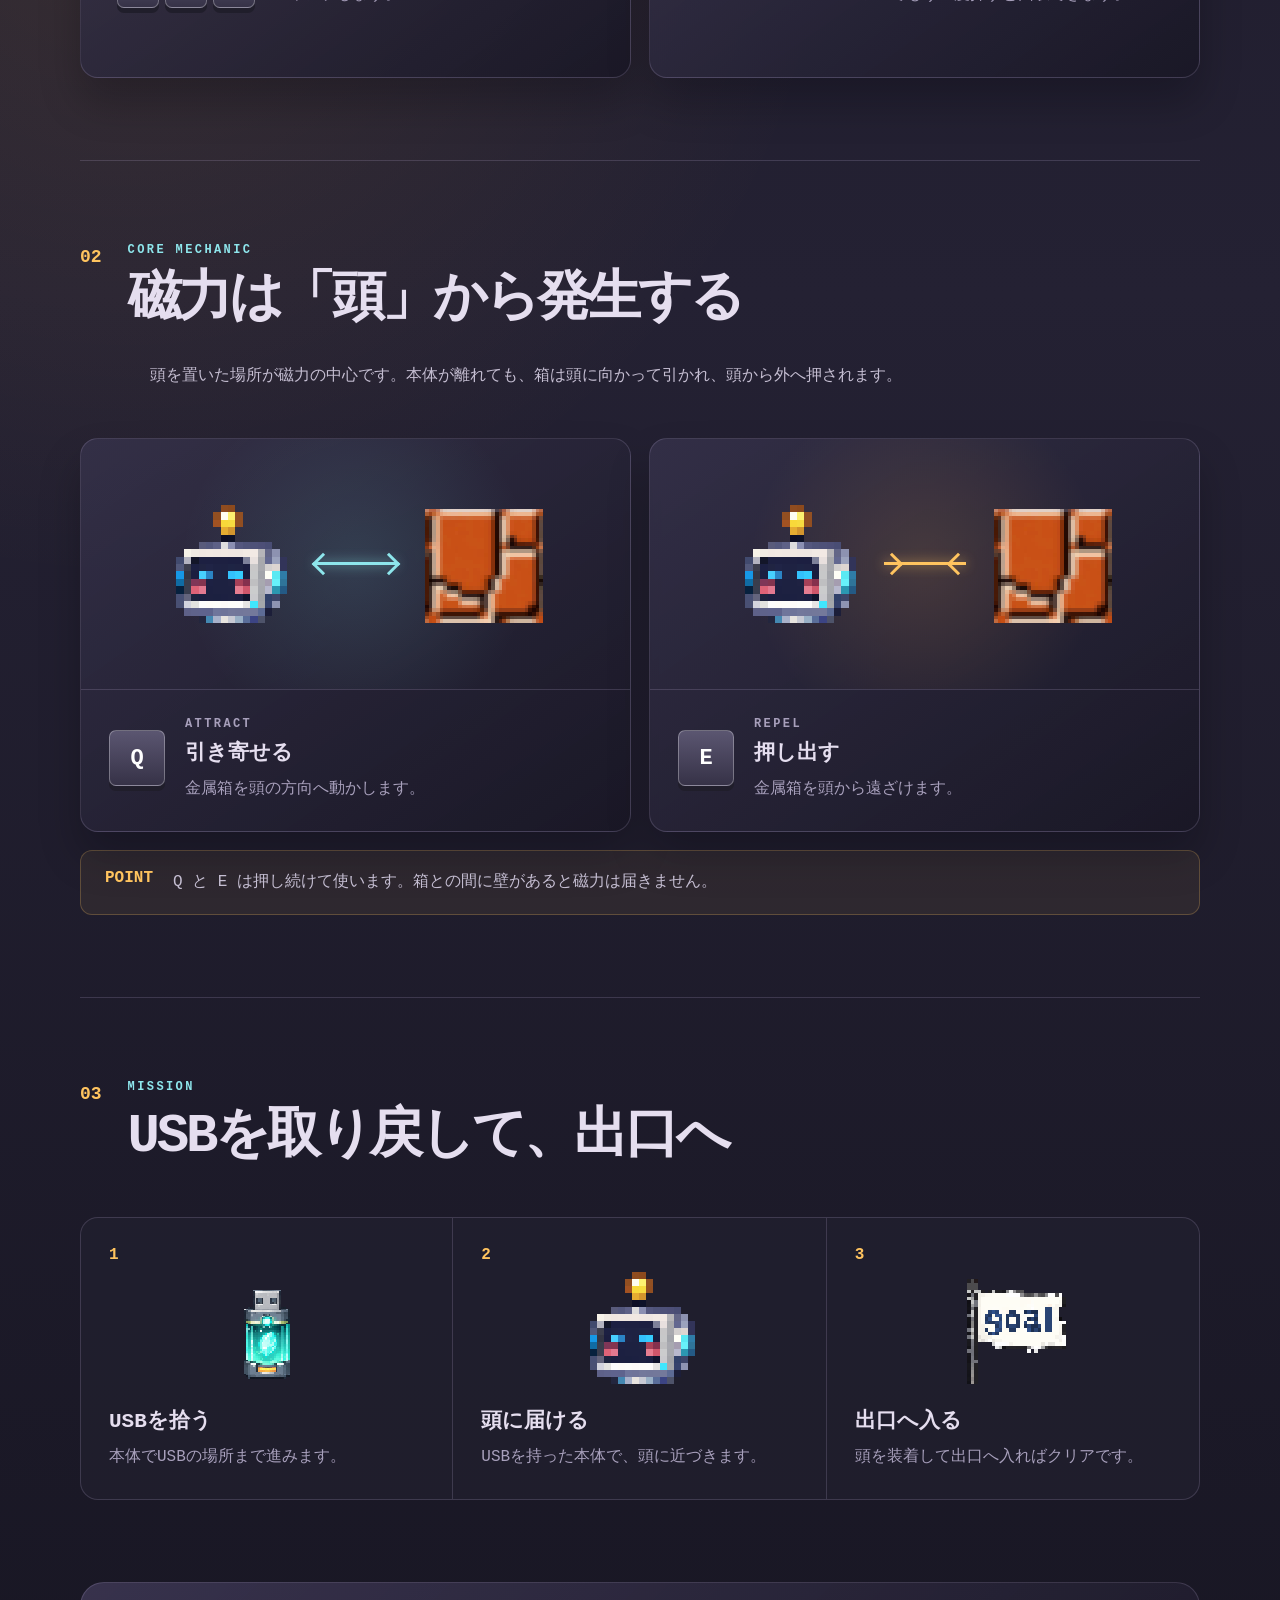
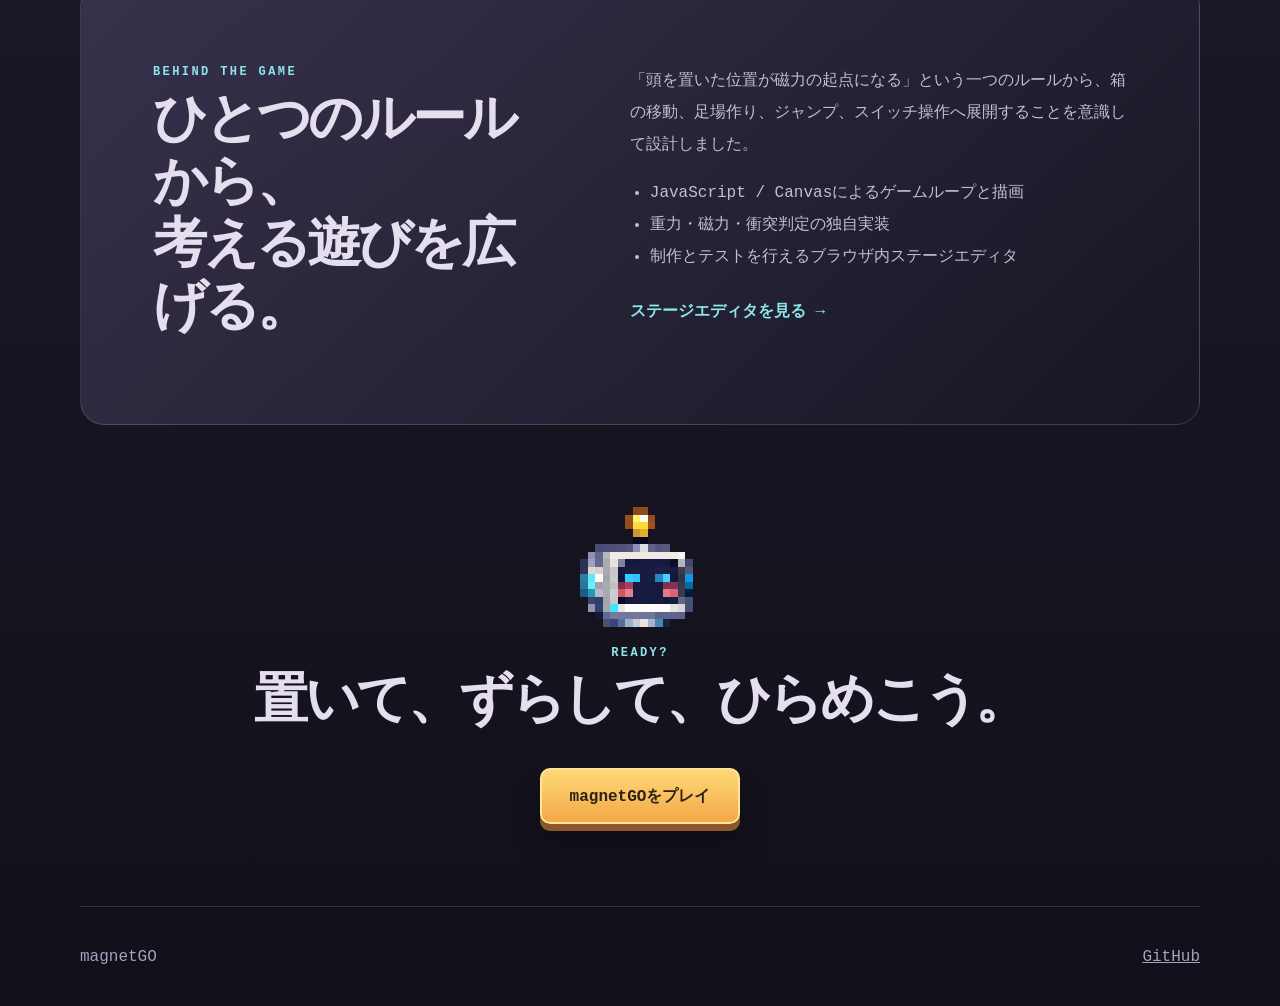
==== commit a2481ab8: "Improve gameplay help and navigation" ====
--- a/tutorial.html
+++ b/tutorial.html
@@ -24,8 +24,8 @@
           <p class="tutorial-kicker">How to play</p>
           <h1 id="tutorial-heading">頭を置いて、<br /><em>磁力で道を作る。</em></h1>
           <p class="tutorial-lead">
-            magnetGOは、頭を取り外せる小さなロボの2Dパズルゲーム。<br />
-            頭を磁力の起点にして、金属箱を動かし、USBを出口まで運ぼう。
+            頭を取り外せる小さなロボの2Dパズルゲーム。<br />
+            置いた頭から磁力を出して、金属箱を動かそう。
           </p>
           <div class="tutorial-hero-actions">
             <a class="tutorial-primary-button" href="./index.html?mode=play">今すぐプレイ</a>
@@ -42,6 +42,27 @@
         </div>
       </section>
 
+      <section class="tutorial-quick-start" aria-labelledby="quick-start-heading">
+        <div class="tutorial-quick-title">
+          <p class="tutorial-kicker">Quick start</p>
+          <h2 id="quick-start-heading">これだけ覚えれば遊べます</h2>
+          <p>頭を置く場所がポイント。磁力はロボ本体ではなく、置いた頭を中心に発生します。</p>
+        </div>
+
+        <div class="tutorial-quick-keys" aria-label="操作キー一覧">
+          <div><kbd>WASD</kbd><span>移動</span></div>
+          <div><kbd>SPACE</kbd><span>頭を置く・拾う</span></div>
+          <div class="is-attract"><kbd>Q</kbd><span>箱を引き寄せる</span></div>
+          <div class="is-repel"><kbd>E</kbd><span>箱を押し出す</span></div>
+        </div>
+
+        <ol class="tutorial-quick-flow">
+          <li><strong>1</strong><span>頭を置く</span></li>
+          <li><strong>2</strong><span><kbd>Q</kbd> / <kbd>E</kbd> で箱を動かす</span></li>
+          <li><strong>3</strong><span>USBを頭に届けて出口へ</span></li>
+        </ol>
+      </section>
+
       <section id="basics" class="tutorial-section" aria-labelledby="basics-heading">
         <div class="tutorial-section-heading">
           <p class="tutorial-step-number">01</p>
@@ -59,7 +80,7 @@
             </div>
             <div>
               <h3>移動する</h3>
-              <p><kbd>WASD</kbd> または矢印キーで、ロボを左右に動かします。</p>
+              <p><kbd>WASD</kbd> または矢印キーで移動。上キーでジャンプします。</p>
             </div>
           </article>
 
@@ -67,7 +88,7 @@
             <div class="tutorial-space-key" aria-hidden="true"><kbd>SPACE</kbd></div>
             <div>
               <h3>頭を置く・拾う</h3>
-              <p><kbd>Space</kbd> で頭をその場に置きます。もう一度近づけば回収できます。</p>
+              <p><kbd>Space</kbd> で頭をその場に置きます。頭に近づいてもう一度押すと回収できます。</p>
             </div>
           </article>
         </div>
@@ -83,7 +104,7 @@
         </div>
 
         <p class="tutorial-section-intro">
-          頭を置いた場所が磁力の中心です。本体を別の場所へ動かしても、力の向きは頭の位置で決まります。
+          頭を置いた場所が磁力の中心です。本体が離れても、箱は頭に向かって引かれ、頭から外へ押されます。
         </p>
 
         <div class="tutorial-magnet-grid">
@@ -122,7 +143,7 @@
 
         <aside class="tutorial-tip">
           <strong>POINT</strong>
-          <p>箱を動かすだけでなく、重い箱の磁力を利用してロボ自身を動かすこともできます。</p>
+          <p><kbd>Q</kbd> と <kbd>E</kbd> は押し続けて使います。箱との間に壁があると磁力は届きません。</p>
         </aside>
       </section>
 
--- a/styles.css
+++ b/styles.css
@@ -60,61 +60,6 @@
   gap: 14px;
 }
 
-.top-nav {
-  width: min(1500px, calc(100vw - 24px));
-  margin: 18px auto 0;
-  display: flex;
-  justify-content: center;
-  position: relative;
-  z-index: 1;
-}
-
-.top-nav-button {
-  appearance: none;
-  border: 2px solid rgba(255, 246, 204, 0.72);
-  border-radius: 999px;
-  background:
-    radial-gradient(circle at 24% 20%, rgba(255, 255, 255, 0.72) 0 8%, transparent 9%),
-    linear-gradient(180deg, #ffe58a 0%, #ffb84a 58%, #f08b42 100%);
-  color: #33221a;
-  padding: 16px 34px;
-  font: 700 18px/1 "Iosevka", "IBM Plex Mono", "MS Gothic", monospace;
-  text-decoration: none;
-  text-transform: uppercase;
-  letter-spacing: 0.12em;
-  text-shadow: 0 1px 0 rgba(255, 255, 255, 0.42);
-  box-shadow:
-    inset 0 2px 0 rgba(255, 255, 255, 0.42),
-    inset 0 -5px 0 rgba(142, 76, 29, 0.26),
-    0 10px 0 rgba(89, 54, 28, 0.5),
-    0 18px 28px rgba(7, 7, 12, 0.26);
-  transition:
-    transform 120ms ease,
-    background 120ms ease,
-    box-shadow 120ms ease;
-}
-
-.top-nav-button:hover {
-  transform: translateY(-3px) rotate(-1deg);
-  background:
-    radial-gradient(circle at 24% 20%, rgba(255, 255, 255, 0.78) 0 8%, transparent 9%),
-    linear-gradient(180deg, #fff09e 0%, #ffc95c 58%, #f69a4b 100%);
-  box-shadow:
-    inset 0 2px 0 rgba(255, 255, 255, 0.46),
-    inset 0 -5px 0 rgba(142, 76, 29, 0.22),
-    0 13px 0 rgba(89, 54, 28, 0.5),
-    0 24px 34px rgba(7, 7, 12, 0.3);
-}
-
-.top-nav-button:active {
-  transform: translateY(5px);
-  box-shadow:
-    inset 0 2px 0 rgba(255, 255, 255, 0.34),
-    inset 0 -3px 0 rgba(142, 76, 29, 0.22),
-    0 4px 0 rgba(89, 54, 28, 0.5),
-    0 12px 20px rgba(7, 7, 12, 0.24);
-}
-
 .layout.is-edit {
   grid-template-columns: minmax(0, 1.4fr) minmax(320px, 0.86fr);
   align-items: start;
@@ -164,15 +109,10 @@
 
 body.view-play .layout {
   width: min(1200px, calc(100vw - 24px));
-  min-height: calc(100vh - 72px);
+  min-height: 100vh;
   margin: 0 auto;
   display: grid;
   place-items: center;
-}
-
-body.view-play .top-nav {
-  width: min(1200px, calc(100vw - 24px));
-  margin-top: 12px;
 }
 
 .tutorial-page {
@@ -237,14 +177,14 @@
 }
 
 .tutorial-main section {
-  padding: 96px 0;
+  padding: 82px 0;
   border: 0;
   border-radius: 0;
   background: none;
 }
 
 .tutorial-hero {
-  min-height: 680px;
+  min-height: 560px;
   display: grid;
   grid-template-columns: 1.05fr 0.95fr;
   align-items: center;
@@ -270,7 +210,7 @@
 }
 
 .tutorial-hero h1 {
-  font-size: clamp(44px, 6vw, 76px);
+  font-size: clamp(42px, 5.5vw, 68px);
 }
 
 .tutorial-hero h1 em {
@@ -368,6 +308,126 @@
   letter-spacing: 0.12em;
 }
 
+.tutorial-quick-start {
+  padding: clamp(28px, 5vw, 52px) !important;
+  border: 1px solid rgba(255, 196, 95, 0.28) !important;
+  border-radius: 22px !important;
+  background:
+    linear-gradient(145deg, rgba(64, 58, 88, 0.92), rgba(26, 24, 38, 0.96)) !important;
+  box-shadow: 0 28px 54px rgba(4, 4, 10, 0.3);
+}
+
+.tutorial-quick-title {
+  display: grid;
+  grid-template-columns: minmax(220px, 0.9fr) minmax(280px, 1.1fr);
+  column-gap: 50px;
+  align-items: end;
+}
+
+.tutorial-quick-title .tutorial-kicker {
+  grid-column: 1 / -1;
+}
+
+.tutorial-quick-title h2 {
+  margin: 0;
+  font-size: clamp(28px, 4vw, 44px);
+  line-height: 1.25;
+  letter-spacing: -0.05em;
+}
+
+.tutorial-quick-title > p:last-child {
+  margin: 0;
+  color: #c5bed2;
+  line-height: 1.8;
+}
+
+.tutorial-quick-keys {
+  margin-top: 34px;
+  display: grid;
+  grid-template-columns: repeat(4, minmax(0, 1fr));
+  gap: 10px;
+}
+
+.tutorial-quick-keys div {
+  min-height: 104px;
+  padding: 16px;
+  display: flex;
+  flex-direction: column;
+  align-items: center;
+  justify-content: center;
+  gap: 12px;
+  border: 1px solid var(--line);
+  border-radius: 12px;
+  background: rgba(17, 16, 27, 0.56);
+  text-align: center;
+}
+
+.tutorial-quick-keys kbd,
+.tutorial-quick-flow kbd {
+  color: #fff;
+  font-weight: 900;
+}
+
+.tutorial-quick-keys kbd {
+  font-size: 18px;
+}
+
+.tutorial-quick-keys span {
+  color: #c5bed2;
+  font-size: 13px;
+}
+
+.tutorial-quick-keys .is-attract {
+  border-color: rgba(142, 230, 236, 0.36);
+}
+
+.tutorial-quick-keys .is-attract kbd {
+  color: #8ee6ec;
+}
+
+.tutorial-quick-keys .is-repel {
+  border-color: rgba(255, 196, 95, 0.36);
+}
+
+.tutorial-quick-keys .is-repel kbd {
+  color: #ffc45f;
+}
+
+.tutorial-quick-flow {
+  margin: 26px 0 0;
+  padding: 22px 0 0;
+  display: grid;
+  grid-template-columns: repeat(3, 1fr);
+  border-top: 1px solid var(--line);
+  list-style: none;
+}
+
+.tutorial-quick-flow li {
+  padding: 8px 20px;
+  display: flex;
+  align-items: center;
+  gap: 12px;
+}
+
+.tutorial-quick-flow li + li {
+  border-left: 1px solid var(--line);
+}
+
+.tutorial-quick-flow strong {
+  width: 30px;
+  height: 30px;
+  flex: 0 0 auto;
+  display: grid;
+  place-items: center;
+  border-radius: 50%;
+  background: #ffc45f;
+  color: #2b2119;
+}
+
+.tutorial-quick-flow span {
+  line-height: 1.6;
+}
+
 .tutorial-section {
   border-top: 1px solid var(--line) !important;
 }
@@ -617,6 +677,10 @@
   .tutorial-main section { padding: 72px 0; }
   .tutorial-hero { min-height: auto; grid-template-columns: 1fr; gap: 22px; }
   .tutorial-hero-visual { width: min(480px, 100%); margin: 0 auto; }
+  .tutorial-quick-title { grid-template-columns: 1fr; gap: 14px; }
+  .tutorial-quick-keys { grid-template-columns: repeat(2, 1fr); }
+  .tutorial-quick-flow { grid-template-columns: 1fr; }
+  .tutorial-quick-flow li + li { border-top: 1px solid var(--line); border-left: 0; }
   .tutorial-control-grid,
   .tutorial-magnet-grid,
   .tutorial-portfolio { grid-template-columns: 1fr; }
@@ -678,7 +742,7 @@
 }
 
 body.view-play .panel-head {
-  margin-bottom: 10px;
+  display: none;
 }
 
 body.view-play .player-panel-head,
@@ -839,12 +903,34 @@
 
 .play-side-actions {
   display: none;
-  align-self: start;
+  width: min(100%, 960px);
+  align-items: center;
+  justify-content: flex-end;
   gap: 10px;
 }
 
 .play-side-actions.is-visible {
-  display: grid;
+  display: flex;
+}
+
+body.view-play .play-side-actions {
+  margin-bottom: 12px;
+}
+
+.play-side-actions .reset-button {
+  min-width: 112px;
+  min-height: 44px;
+  font-weight: 800;
+  letter-spacing: 0.06em;
+}
+
+.play-side-actions .guide-button {
+  background: linear-gradient(180deg, #f0bd62 0%, #c98036 100%);
+  color: #2e2118;
+  box-shadow:
+    inset 0 1px 0 rgba(255, 255, 255, 0.28),
+    inset 0 -2px 0 rgba(96, 52, 23, 0.38),
+    0 8px 14px rgba(7, 7, 12, 0.18);
 }
 
 .reset-button,
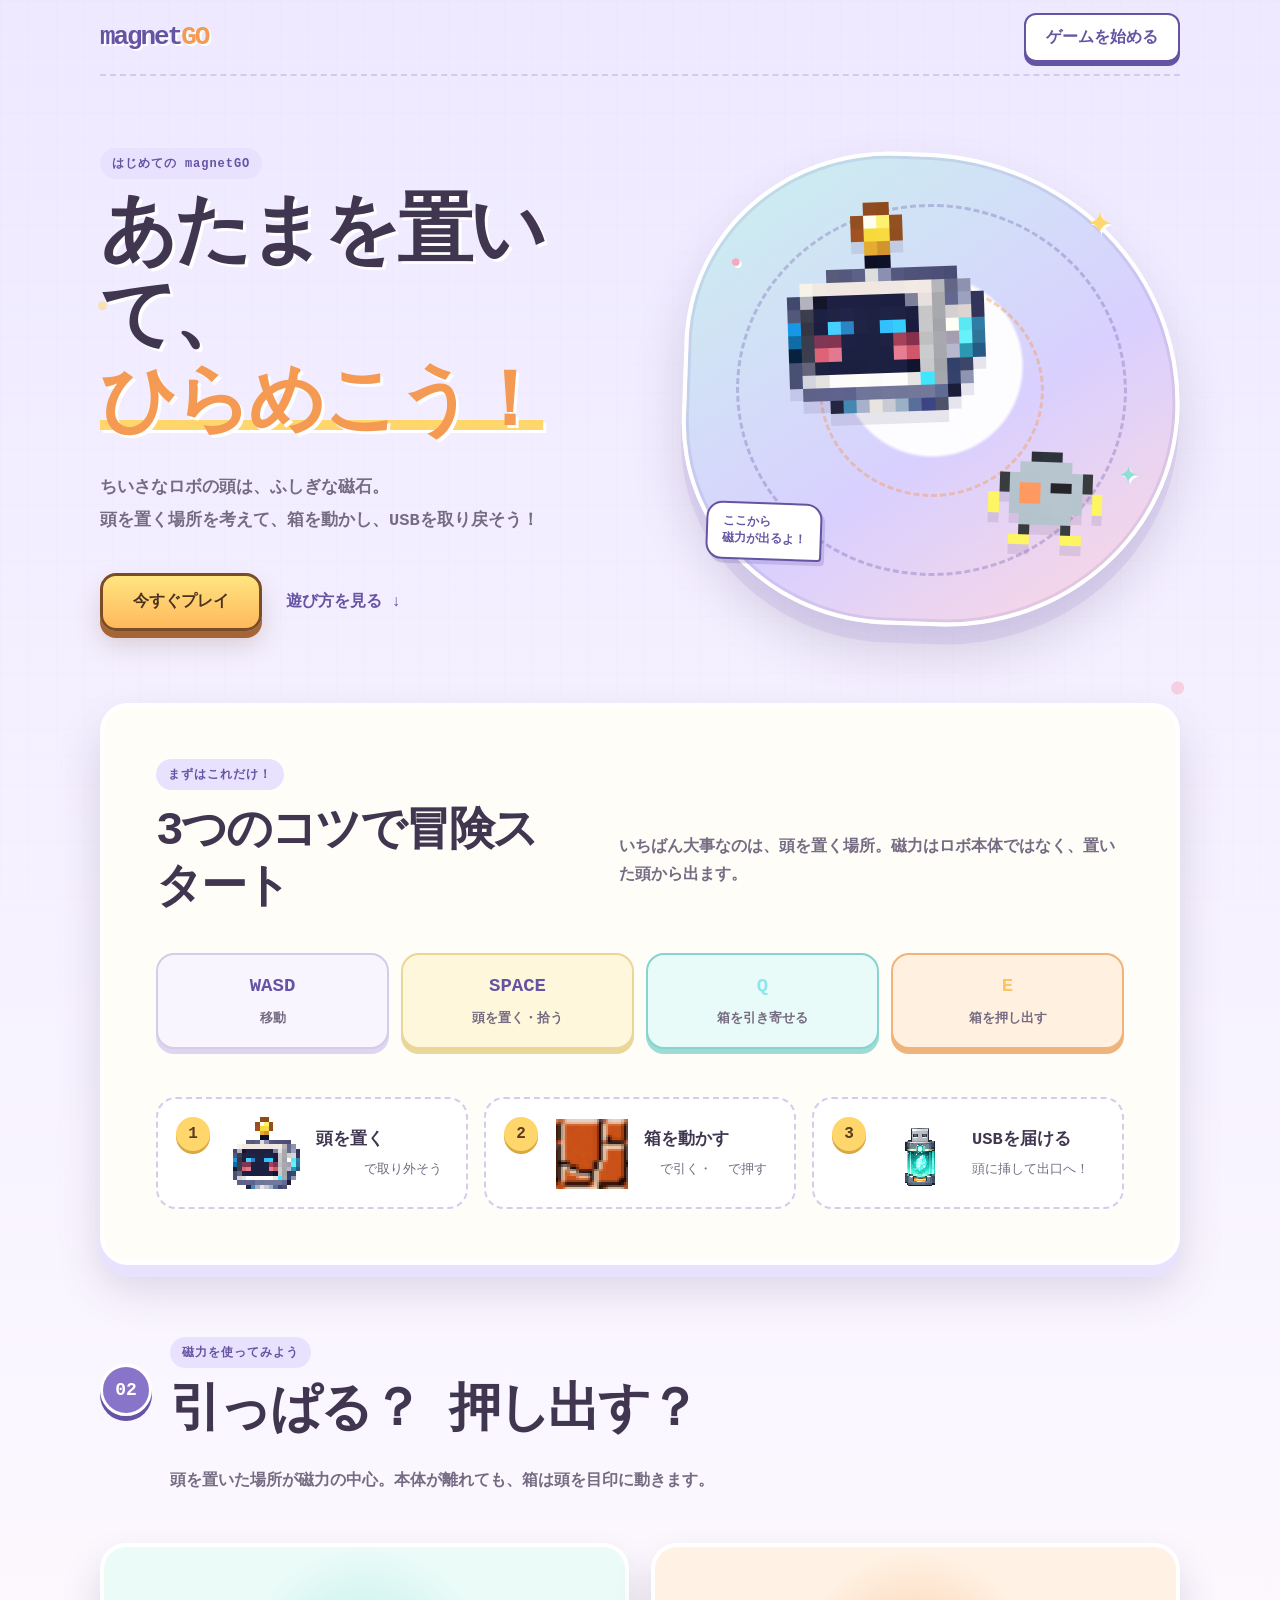
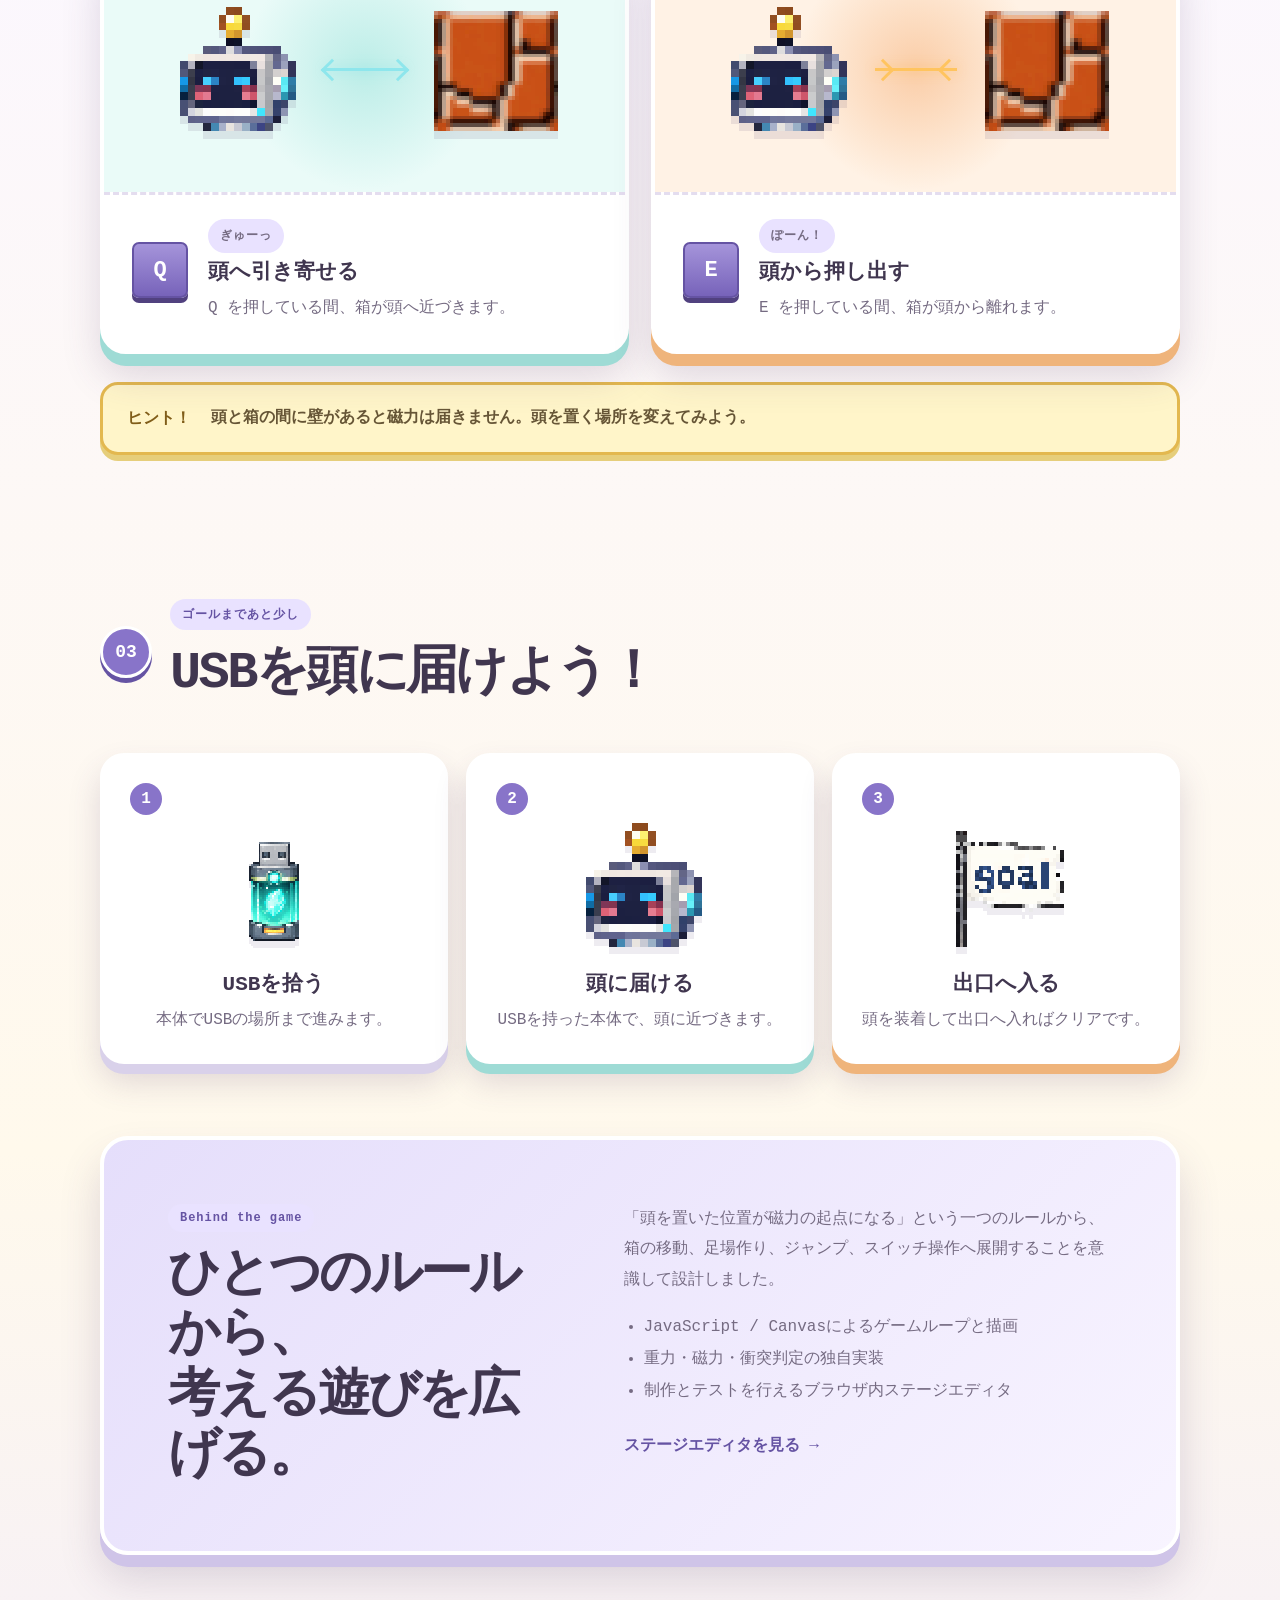
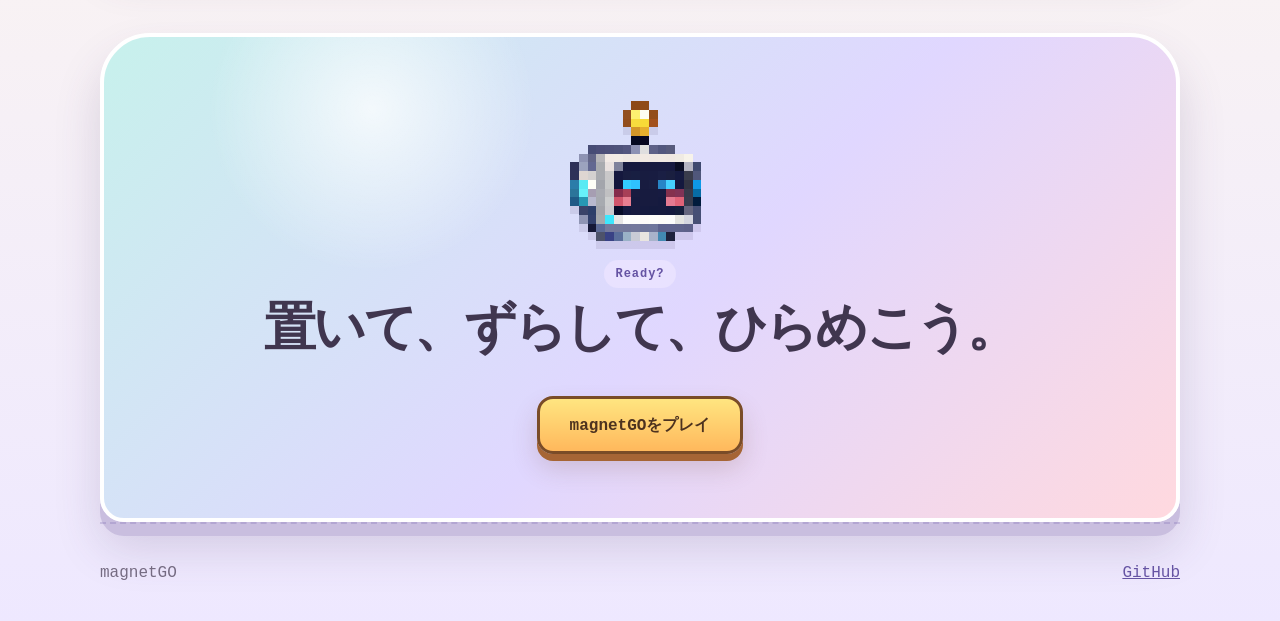
==== commit 02ec514c: "Redesign tutorial with playful guide" ====
--- a/tutorial.html
+++ b/tutorial.html
@@ -9,6 +9,7 @@
     />
     <title>遊び方 | magnetGO</title>
     <link rel="stylesheet" href="./styles.css" />
+    <link rel="stylesheet" href="./tutorial.css" />
   </head>
   <body class="tutorial-page">
     <header class="tutorial-header">
@@ -21,11 +22,11 @@
     <main class="tutorial-main">
       <section class="tutorial-hero" aria-labelledby="tutorial-heading">
         <div class="tutorial-hero-copy">
-          <p class="tutorial-kicker">How to play</p>
-          <h1 id="tutorial-heading">頭を置いて、<br /><em>磁力で道を作る。</em></h1>
+          <p class="tutorial-kicker">はじめての magnetGO</p>
+          <h1 id="tutorial-heading">あたまを置いて、<br /><em>ひらめこう！</em></h1>
           <p class="tutorial-lead">
-            頭を取り外せる小さなロボの2Dパズルゲーム。<br />
-            置いた頭から磁力を出して、金属箱を動かそう。
+            ちいさなロボの頭は、ふしぎな磁石。<br />
+            頭を置く場所を考えて、箱を動かし、USBを取り戻そう！
           </p>
           <div class="tutorial-hero-actions">
             <a class="tutorial-primary-button" href="./index.html?mode=play">今すぐプレイ</a>
@@ -34,19 +35,22 @@
         </div>
 
         <div class="tutorial-hero-visual" aria-label="ロボの頭と本体を離して使うゲームです">
+          <span class="tutorial-spark tutorial-spark-one" aria-hidden="true">✦</span>
+          <span class="tutorial-spark tutorial-spark-two" aria-hidden="true">●</span>
+          <span class="tutorial-spark tutorial-spark-three" aria-hidden="true">✦</span>
           <div class="tutorial-orbit tutorial-orbit-one"></div>
           <div class="tutorial-orbit tutorial-orbit-two"></div>
           <img class="tutorial-hero-head" src="./assets/robot-head2.PNG" alt="取り外したロボの頭" />
           <img class="tutorial-hero-body" src="./assets/robot-body3.PNG" alt="頭を外したロボの本体" />
-          <span class="tutorial-magnet-label">MAGNET<br />SOURCE</span>
+          <span class="tutorial-magnet-label">ここから<br />磁力が出るよ！</span>
         </div>
       </section>
 
       <section class="tutorial-quick-start" aria-labelledby="quick-start-heading">
         <div class="tutorial-quick-title">
-          <p class="tutorial-kicker">Quick start</p>
-          <h2 id="quick-start-heading">これだけ覚えれば遊べます</h2>
-          <p>頭を置く場所がポイント。磁力はロボ本体ではなく、置いた頭を中心に発生します。</p>
+          <p class="tutorial-kicker">まずはこれだけ！</p>
+          <h2 id="quick-start-heading">3つのコツで冒険スタート</h2>
+          <p>いちばん大事なのは、頭を置く場所。磁力はロボ本体ではなく、置いた頭から出ます。</p>
         </div>
 
         <div class="tutorial-quick-keys" aria-label="操作キー一覧">
@@ -57,54 +61,35 @@
         </div>
 
         <ol class="tutorial-quick-flow">
-          <li><strong>1</strong><span>頭を置く</span></li>
-          <li><strong>2</strong><span><kbd>Q</kbd> / <kbd>E</kbd> で箱を動かす</span></li>
-          <li><strong>3</strong><span>USBを頭に届けて出口へ</span></li>
+          <li>
+            <strong>1</strong>
+            <img src="./assets/robot-head2.PNG" alt="ロボの頭" />
+            <span><b>頭を置く</b><small><kbd>SPACE</kbd> で取り外そう</small></span>
+          </li>
+          <li>
+            <strong>2</strong>
+            <img src="./assets/block2.PNG" alt="金属箱" />
+            <span><b>箱を動かす</b><small><kbd>Q</kbd> で引く・<kbd>E</kbd> で押す</small></span>
+          </li>
+          <li>
+            <strong>3</strong>
+            <img src="./assets/usb.PNG" alt="USB" />
+            <span><b>USBを届ける</b><small>頭に挿して出口へ！</small></span>
+          </li>
         </ol>
       </section>
 
-      <section id="basics" class="tutorial-section" aria-labelledby="basics-heading">
-        <div class="tutorial-section-heading">
-          <p class="tutorial-step-number">01</p>
-          <div>
-            <p class="tutorial-kicker">Basic controls</p>
-            <h2 id="basics-heading">まずは、動かしてみる</h2>
-          </div>
-        </div>
-
-        <div class="tutorial-control-grid">
-          <article class="tutorial-control-card">
-            <div class="tutorial-key-cluster" aria-hidden="true">
-              <span></span><kbd>W</kbd><span></span>
-              <kbd>A</kbd><kbd>S</kbd><kbd>D</kbd>
-            </div>
-            <div>
-              <h3>移動する</h3>
-              <p><kbd>WASD</kbd> または矢印キーで移動。上キーでジャンプします。</p>
-            </div>
-          </article>
-
-          <article class="tutorial-control-card">
-            <div class="tutorial-space-key" aria-hidden="true"><kbd>SPACE</kbd></div>
-            <div>
-              <h3>頭を置く・拾う</h3>
-              <p><kbd>Space</kbd> で頭をその場に置きます。頭に近づいてもう一度押すと回収できます。</p>
-            </div>
-          </article>
-        </div>
-      </section>
-
-      <section class="tutorial-section tutorial-magnet-section" aria-labelledby="magnet-heading">
+      <section id="basics" class="tutorial-section" aria-labelledby="magnet-heading">
         <div class="tutorial-section-heading">
           <p class="tutorial-step-number">02</p>
           <div>
-            <p class="tutorial-kicker">Core mechanic</p>
-            <h2 id="magnet-heading">磁力は「頭」から発生する</h2>
+            <p class="tutorial-kicker">磁力を使ってみよう</p>
+            <h2 id="magnet-heading">引っぱる？ 押し出す？</h2>
           </div>
         </div>
 
         <p class="tutorial-section-intro">
-          頭を置いた場所が磁力の中心です。本体が離れても、箱は頭に向かって引かれ、頭から外へ押されます。
+          頭を置いた場所が磁力の中心。本体が離れても、箱は頭を目印に動きます。
         </p>
 
         <div class="tutorial-magnet-grid">
@@ -117,9 +102,9 @@
             <div class="tutorial-magnet-copy">
               <kbd>Q</kbd>
               <div>
-                <p class="tutorial-kicker">Attract</p>
-                <h3>引き寄せる</h3>
-                <p>金属箱を頭の方向へ動かします。</p>
+                <p class="tutorial-kicker">ぎゅーっ</p>
+                <h3>頭へ引き寄せる</h3>
+                <p><kbd>Q</kbd> を押している間、箱が頭へ近づきます。</p>
               </div>
             </div>
           </article>
@@ -133,17 +118,17 @@
             <div class="tutorial-magnet-copy">
               <kbd>E</kbd>
               <div>
-                <p class="tutorial-kicker">Repel</p>
-                <h3>押し出す</h3>
-                <p>金属箱を頭から遠ざけます。</p>
+                <p class="tutorial-kicker">ぽーん！</p>
+                <h3>頭から押し出す</h3>
+                <p><kbd>E</kbd> を押している間、箱が頭から離れます。</p>
               </div>
             </div>
           </article>
         </div>
 
         <aside class="tutorial-tip">
-          <strong>POINT</strong>
-          <p><kbd>Q</kbd> と <kbd>E</kbd> は押し続けて使います。箱との間に壁があると磁力は届きません。</p>
+          <strong>ヒント！</strong>
+          <p>頭と箱の間に壁があると磁力は届きません。頭を置く場所を変えてみよう。</p>
         </aside>
       </section>
 
@@ -151,8 +136,8 @@
         <div class="tutorial-section-heading">
           <p class="tutorial-step-number">03</p>
           <div>
-            <p class="tutorial-kicker">Mission</p>
-            <h2 id="goal-heading">USBを取り戻して、出口へ</h2>
+            <p class="tutorial-kicker">ゴールまであと少し</p>
+            <h2 id="goal-heading">USBを頭に届けよう！</h2>
           </div>
         </div>
 
--- a/tutorial.css
+++ b/tutorial.css
@@ -0,0 +1,624 @@
+:root {
+  --guide-ink: #40364f;
+  --guide-muted: #756b82;
+  --guide-purple: #8874c9;
+  --guide-purple-dark: #6553a3;
+  --guide-lavender: #e9e2ff;
+  --guide-cream: #fffaf0;
+  --guide-yellow: #ffd66b;
+  --guide-orange: #f49a52;
+  --guide-mint: #8edfd7;
+  --guide-pink: #f4a9bc;
+  --guide-line: #d5cbea;
+  --guide-shadow: rgba(81, 62, 107, 0.18);
+}
+
+html {
+  scroll-behavior: smooth;
+}
+
+.tutorial-page {
+  color: var(--guide-ink);
+  background:
+    radial-gradient(circle at 8% 8%, rgba(255, 214, 107, 0.5) 0 4px, transparent 5px),
+    radial-gradient(circle at 92% 18%, rgba(244, 169, 188, 0.45) 0 6px, transparent 7px),
+    radial-gradient(circle at 84% 74%, rgba(142, 223, 215, 0.35) 0 5px, transparent 6px),
+    linear-gradient(180deg, #eee9ff 0%, #fbf7ff 38%, #fff9ec 72%, #eee8ff 100%);
+}
+
+.tutorial-page::before {
+  opacity: 0.2;
+  background:
+    linear-gradient(90deg, rgba(110, 91, 151, 0.06) 1px, transparent 1px),
+    linear-gradient(rgba(110, 91, 151, 0.06) 1px, transparent 1px);
+  background-size: 28px 28px;
+}
+
+.tutorial-header,
+.tutorial-main,
+.tutorial-footer {
+  width: min(1080px, calc(100vw - 32px));
+}
+
+.tutorial-header {
+  min-height: 76px;
+  border-bottom: 2px dashed rgba(101, 83, 163, 0.2);
+}
+
+.tutorial-logo {
+  color: var(--guide-purple-dark);
+  font-size: 26px;
+  text-shadow: 2px 2px 0 #fff;
+}
+
+.tutorial-logo span {
+  color: var(--guide-orange);
+}
+
+.tutorial-header-play {
+  padding: 12px 20px;
+  border: 2px solid var(--guide-purple-dark);
+  border-radius: 12px;
+  background: #fff;
+  color: var(--guide-purple-dark);
+  box-shadow: 0 4px 0 var(--guide-purple-dark);
+  transition: transform 120ms ease, box-shadow 120ms ease;
+}
+
+.tutorial-header-play:hover {
+  color: var(--guide-purple-dark);
+  transform: translateY(-2px);
+  box-shadow: 0 6px 0 var(--guide-purple-dark);
+}
+
+.tutorial-main section {
+  padding: 72px 0;
+}
+
+.tutorial-hero {
+  min-height: 530px;
+  gap: 34px;
+}
+
+.tutorial-kicker {
+  width: fit-content;
+  margin-bottom: 14px;
+  padding: 7px 12px;
+  border-radius: 999px;
+  background: var(--guide-lavender);
+  color: var(--guide-purple-dark);
+  font-size: 12px;
+  letter-spacing: 0.08em;
+  text-transform: none;
+}
+
+.tutorial-hero h1,
+.tutorial-section h2,
+.tutorial-portfolio h2,
+.tutorial-final-cta h2 {
+  color: var(--guide-ink);
+  letter-spacing: -0.05em;
+}
+
+.tutorial-hero h1 {
+  font-size: clamp(44px, 6.4vw, 76px);
+  line-height: 1.12;
+  text-shadow: 3px 3px 0 #fff;
+}
+
+.tutorial-hero h1 em {
+  color: var(--guide-orange);
+  text-decoration: underline;
+  text-decoration-color: var(--guide-yellow);
+  text-decoration-thickness: 10px;
+  text-underline-offset: -5px;
+  text-decoration-skip-ink: none;
+}
+
+.tutorial-lead,
+.tutorial-section-intro,
+.tutorial-portfolio-copy > p {
+  color: var(--guide-muted);
+  line-height: 1.9;
+}
+
+.tutorial-lead {
+  margin-top: 24px;
+  font-size: 17px;
+  font-weight: 700;
+}
+
+.tutorial-primary-button {
+  min-height: 58px;
+  padding: 0 30px;
+  border: 3px solid #7a4c27;
+  border-radius: 16px;
+  background: linear-gradient(180deg, #ffe580, #ffb85c);
+  color: #4d321f;
+  box-shadow: 0 7px 0 #a66535, 0 14px 26px rgba(113, 72, 45, 0.2);
+}
+
+.tutorial-primary-button:hover {
+  box-shadow: 0 9px 0 #a66535, 0 18px 30px rgba(113, 72, 45, 0.24);
+}
+
+.tutorial-text-link,
+.tutorial-editor-link {
+  color: var(--guide-purple-dark);
+}
+
+.tutorial-text-link:hover,
+.tutorial-editor-link:hover {
+  color: var(--guide-orange);
+}
+
+.tutorial-hero-visual {
+  aspect-ratio: 1.05;
+  border: 4px solid #fff;
+  border-radius: 44% 56% 50% 45%;
+  background:
+    radial-gradient(circle at 50% 45%, rgba(255, 255, 255, 0.95) 0 25%, transparent 26%),
+    linear-gradient(145deg, #c9f2ed, #d9d0ff 58%, #ffd8df);
+  box-shadow:
+    0 18px 0 rgba(136, 116, 201, 0.14),
+    0 28px 50px var(--guide-shadow),
+    inset 0 0 0 3px rgba(101, 83, 163, 0.12);
+  transform: rotate(2deg);
+}
+
+.tutorial-hero-head {
+  width: 43%;
+  z-index: 2;
+  transform: translate(-26%, -38%) rotate(-4deg);
+  filter: drop-shadow(0 12px 0 rgba(91, 76, 122, 0.14));
+}
+
+.tutorial-hero-body {
+  width: 34%;
+  right: 10%;
+  bottom: 13%;
+  z-index: 2;
+  filter: drop-shadow(0 10px 0 rgba(91, 76, 122, 0.14));
+}
+
+.tutorial-orbit {
+  border: 3px dashed rgba(101, 83, 163, 0.3);
+}
+
+.tutorial-orbit-one { inset: 10%; }
+.tutorial-orbit-two { inset: 27%; border-color: rgba(244, 154, 82, 0.42); }
+
+.tutorial-magnet-label {
+  left: 5%;
+  bottom: 12%;
+  z-index: 3;
+  padding: 10px 14px;
+  border: 2px solid var(--guide-purple-dark);
+  border-radius: 16px 16px 4px 16px;
+  background: #fff;
+  color: var(--guide-purple-dark);
+  font-size: 12px;
+  line-height: 1.45;
+  letter-spacing: 0;
+  box-shadow: 3px 4px 0 rgba(101, 83, 163, 0.22);
+}
+
+.tutorial-spark {
+  position: absolute;
+  z-index: 3;
+  color: var(--guide-yellow);
+  font-size: 32px;
+  text-shadow: 2px 2px 0 #fff;
+}
+
+.tutorial-spark-one { top: 9%; right: 14%; }
+.tutorial-spark-two { top: 22%; left: 8%; color: var(--guide-pink); font-size: 18px; }
+.tutorial-spark-three { right: 7%; bottom: 30%; color: var(--guide-mint); font-size: 24px; }
+
+.tutorial-quick-start {
+  padding: clamp(30px, 5vw, 52px) !important;
+  border: 4px solid #fff !important;
+  border-radius: 28px !important;
+  background: #fffdf8 !important;
+  box-shadow:
+    0 12px 0 var(--guide-lavender),
+    0 24px 44px var(--guide-shadow) !important;
+}
+
+.tutorial-quick-title {
+  align-items: center;
+}
+
+.tutorial-quick-title h2 {
+  color: var(--guide-ink);
+  font-size: clamp(30px, 4vw, 46px);
+}
+
+.tutorial-quick-title > p:last-child {
+  color: var(--guide-muted);
+  font-weight: 700;
+}
+
+.tutorial-quick-keys {
+  gap: 12px;
+}
+
+.tutorial-quick-keys div {
+  min-height: 96px;
+  border: 2px solid var(--guide-line);
+  border-radius: 18px;
+  background: #f8f5ff;
+  box-shadow: 0 5px 0 #ded5f0;
+}
+
+.tutorial-quick-keys div:nth-child(2) {
+  background: #fff7dc;
+  border-color: #ead699;
+  box-shadow: 0 5px 0 #ead699;
+}
+
+.tutorial-quick-keys .is-attract {
+  border-color: #86d4cd;
+  background: #e8fbf8;
+  box-shadow: 0 5px 0 #9edbd5;
+}
+
+.tutorial-quick-keys .is-repel {
+  border-color: #efb47b;
+  background: #fff0df;
+  box-shadow: 0 5px 0 #efb47b;
+}
+
+.tutorial-quick-keys kbd {
+  color: var(--guide-purple-dark);
+  font-size: 19px;
+}
+
+.tutorial-quick-keys span {
+  color: var(--guide-muted);
+  font-weight: 700;
+}
+
+.tutorial-quick-flow {
+  gap: 16px;
+  border-top: 0;
+}
+
+.tutorial-quick-flow li {
+  min-width: 0;
+  padding: 18px;
+  position: relative;
+  display: grid;
+  grid-template-columns: 40px 76px 1fr;
+  gap: 12px;
+  border: 2px dashed var(--guide-line);
+  border-radius: 20px;
+  background: #fff;
+}
+
+.tutorial-quick-flow li + li {
+  border-left: 2px dashed var(--guide-line);
+}
+
+.tutorial-quick-flow strong {
+  width: 34px;
+  height: 34px;
+  align-self: start;
+  background: var(--guide-yellow);
+  color: #5a3b25;
+  box-shadow: 0 3px 0 #d6a941;
+}
+
+.tutorial-quick-flow img {
+  width: 72px;
+  height: 72px;
+  object-fit: contain;
+  image-rendering: pixelated;
+}
+
+.tutorial-quick-flow span {
+  align-self: center;
+}
+
+.tutorial-quick-flow b,
+.tutorial-quick-flow small {
+  display: block;
+}
+
+.tutorial-quick-flow b {
+  margin-bottom: 7px;
+  font-size: 17px;
+}
+
+.tutorial-quick-flow small {
+  color: var(--guide-muted);
+  line-height: 1.55;
+}
+
+.tutorial-section {
+  border-top: 0 !important;
+}
+
+.tutorial-section-heading {
+  align-items: center;
+  gap: 18px;
+}
+
+.tutorial-step-number {
+  width: 52px;
+  height: 52px;
+  margin: 0;
+  display: grid;
+  place-items: center;
+  border: 3px solid #fff;
+  border-radius: 50%;
+  background: var(--guide-purple);
+  color: #fff;
+  box-shadow: 0 5px 0 var(--guide-purple-dark);
+}
+
+.tutorial-section h2,
+.tutorial-portfolio h2,
+.tutorial-final-cta h2 {
+  font-size: clamp(32px, 4.5vw, 52px);
+}
+
+.tutorial-section-intro {
+  max-width: 720px;
+  margin: 24px 0 0 70px;
+  font-size: 16px;
+  font-weight: 700;
+}
+
+.tutorial-magnet-grid {
+  gap: 22px;
+}
+
+.tutorial-magnet-card {
+  border: 4px solid #fff;
+  border-radius: 26px;
+  background: #fff;
+  box-shadow: 0 12px 0 #d7cfeb, 0 22px 38px var(--guide-shadow);
+}
+
+.tutorial-attract-card {
+  box-shadow: 0 12px 0 #9edbd5, 0 22px 38px var(--guide-shadow);
+}
+
+.tutorial-repel-card {
+  box-shadow: 0 12px 0 #efb47b, 0 22px 38px var(--guide-shadow);
+}
+
+.tutorial-magnet-demo {
+  min-height: 245px;
+  background:
+    radial-gradient(circle at 50% 50%, rgba(142, 223, 215, 0.5), transparent 42%),
+    #eafbf8;
+}
+
+.tutorial-repel-card .tutorial-magnet-demo {
+  background:
+    radial-gradient(circle at 50% 50%, rgba(244, 154, 82, 0.42), transparent 42%),
+    #fff2e5;
+}
+
+.tutorial-magnet-demo img {
+  width: 124px;
+  height: 124px;
+  filter: drop-shadow(0 8px 0 rgba(89, 73, 116, 0.12));
+}
+
+.tutorial-magnet-copy {
+  border-top: 3px dashed #e4ddef;
+}
+
+.tutorial-magnet-copy > kbd,
+.tutorial-key-cluster kbd,
+.tutorial-space-key kbd {
+  border: 2px solid var(--guide-purple-dark);
+  background: linear-gradient(180deg, #a594da, #7763ba);
+  box-shadow: 0 5px 0 #51417f;
+}
+
+.tutorial-magnet-card h3,
+.tutorial-mission-list h3 {
+  color: var(--guide-ink);
+}
+
+.tutorial-magnet-card p,
+.tutorial-mission-list p {
+  color: var(--guide-muted);
+}
+
+.tutorial-tip {
+  margin-top: 28px;
+  padding: 20px 24px;
+  align-items: center;
+  border: 3px solid #e3b84f;
+  border-radius: 18px;
+  background: #fff5c9;
+  box-shadow: 0 6px 0 #e6ce7b;
+}
+
+.tutorial-tip strong {
+  color: #805d19;
+  white-space: nowrap;
+}
+
+.tutorial-tip p {
+  color: #665536;
+  font-weight: 700;
+}
+
+.tutorial-mission-list {
+  gap: 18px;
+}
+
+.tutorial-mission-list li {
+  padding: 26px;
+  border: 4px solid #fff;
+  border-radius: 24px !important;
+  background: #fff;
+  box-shadow: 0 10px 0 #d9d1ea, 0 18px 32px var(--guide-shadow);
+  text-align: center;
+}
+
+.tutorial-mission-list li:nth-child(2) {
+  box-shadow: 0 10px 0 #9edbd5, 0 18px 32px var(--guide-shadow);
+}
+
+.tutorial-mission-list li:nth-child(3) {
+  box-shadow: 0 10px 0 #efb47b, 0 18px 32px var(--guide-shadow);
+}
+
+.tutorial-mission-list li + li {
+  border-left: 4px solid #fff;
+}
+
+.tutorial-mission-list img {
+  width: 124px;
+  height: 124px;
+  filter: drop-shadow(0 7px 0 rgba(89, 73, 116, 0.1));
+}
+
+.tutorial-mission-index {
+  width: 32px;
+  height: 32px;
+  display: grid;
+  place-items: center;
+  border-radius: 50%;
+  background: var(--guide-purple);
+  color: #fff;
+}
+
+.tutorial-portfolio {
+  padding: clamp(34px, 6vw, 64px) !important;
+  gap: 56px;
+  border: 4px solid #fff !important;
+  border-radius: 28px !important;
+  background: linear-gradient(135deg, #e5defb, #f8f4ff) !important;
+  box-shadow: 0 12px 0 #cfc4e8, 0 24px 40px var(--guide-shadow);
+}
+
+.tutorial-portfolio-copy > p,
+.tutorial-portfolio-copy ul {
+  color: var(--guide-muted);
+}
+
+.tutorial-final-cta {
+  margin-top: 78px;
+  padding: 64px 24px !important;
+  border: 4px solid #fff !important;
+  border-radius: 50px 50px 24px 24px !important;
+  background:
+    radial-gradient(circle at 25% 15%, rgba(255, 255, 255, 0.75), transparent 18%),
+    linear-gradient(135deg, #c7f1ec, #e0d7ff 55%, #ffd9df) !important;
+  box-shadow: 0 14px 0 #c9bedf, 0 26px 46px var(--guide-shadow);
+}
+
+.tutorial-final-cta img {
+  width: 140px;
+  filter: drop-shadow(0 8px 0 rgba(89, 73, 116, 0.12));
+}
+
+.tutorial-final-cta .tutorial-kicker {
+  margin-inline: auto;
+}
+
+.tutorial-footer {
+  color: var(--guide-muted);
+  border-top: 2px dashed rgba(101, 83, 163, 0.22);
+}
+
+.tutorial-footer a {
+  color: var(--guide-purple-dark);
+}
+
+@media (max-width: 800px) {
+  .tutorial-hero {
+    padding-top: 48px !important;
+  }
+
+  .tutorial-hero-copy {
+    text-align: center;
+  }
+
+  .tutorial-hero-copy .tutorial-kicker {
+    margin-inline: auto;
+  }
+
+  .tutorial-hero-actions {
+    justify-content: center;
+  }
+
+  .tutorial-quick-flow li {
+    grid-template-columns: 40px 70px 1fr;
+  }
+
+  .tutorial-quick-flow li + li {
+    border-top: 2px dashed var(--guide-line);
+    border-left: 2px dashed var(--guide-line);
+  }
+
+  .tutorial-mission-list li + li {
+    border-top: 4px solid #fff;
+    border-left: 4px solid #fff;
+  }
+}
+
+@media (max-width: 520px) {
+  .tutorial-header,
+  .tutorial-main,
+  .tutorial-footer {
+    width: min(100% - 22px, 1080px);
+  }
+
+  .tutorial-header-play {
+    padding: 10px 12px;
+  }
+
+  .tutorial-hero h1 {
+    font-size: 40px;
+  }
+
+  .tutorial-hero h1 em {
+    text-decoration-thickness: 7px;
+  }
+
+  .tutorial-hero-visual {
+    border-radius: 36px;
+  }
+
+  .tutorial-quick-keys {
+    grid-template-columns: 1fr 1fr;
+  }
+
+  .tutorial-quick-flow li {
+    padding: 14px;
+    grid-template-columns: 34px 60px 1fr;
+  }
+
+  .tutorial-quick-flow img {
+    width: 58px;
+    height: 58px;
+  }
+
+  .tutorial-section-heading {
+    align-items: flex-start;
+  }
+
+  .tutorial-step-number {
+    width: 44px;
+    height: 44px;
+    flex: 0 0 auto;
+  }
+
+  .tutorial-section-intro {
+    margin-left: 0;
+  }
+
+  .tutorial-magnet-demo img {
+    width: 88px;
+    height: 88px;
+  }
+}
